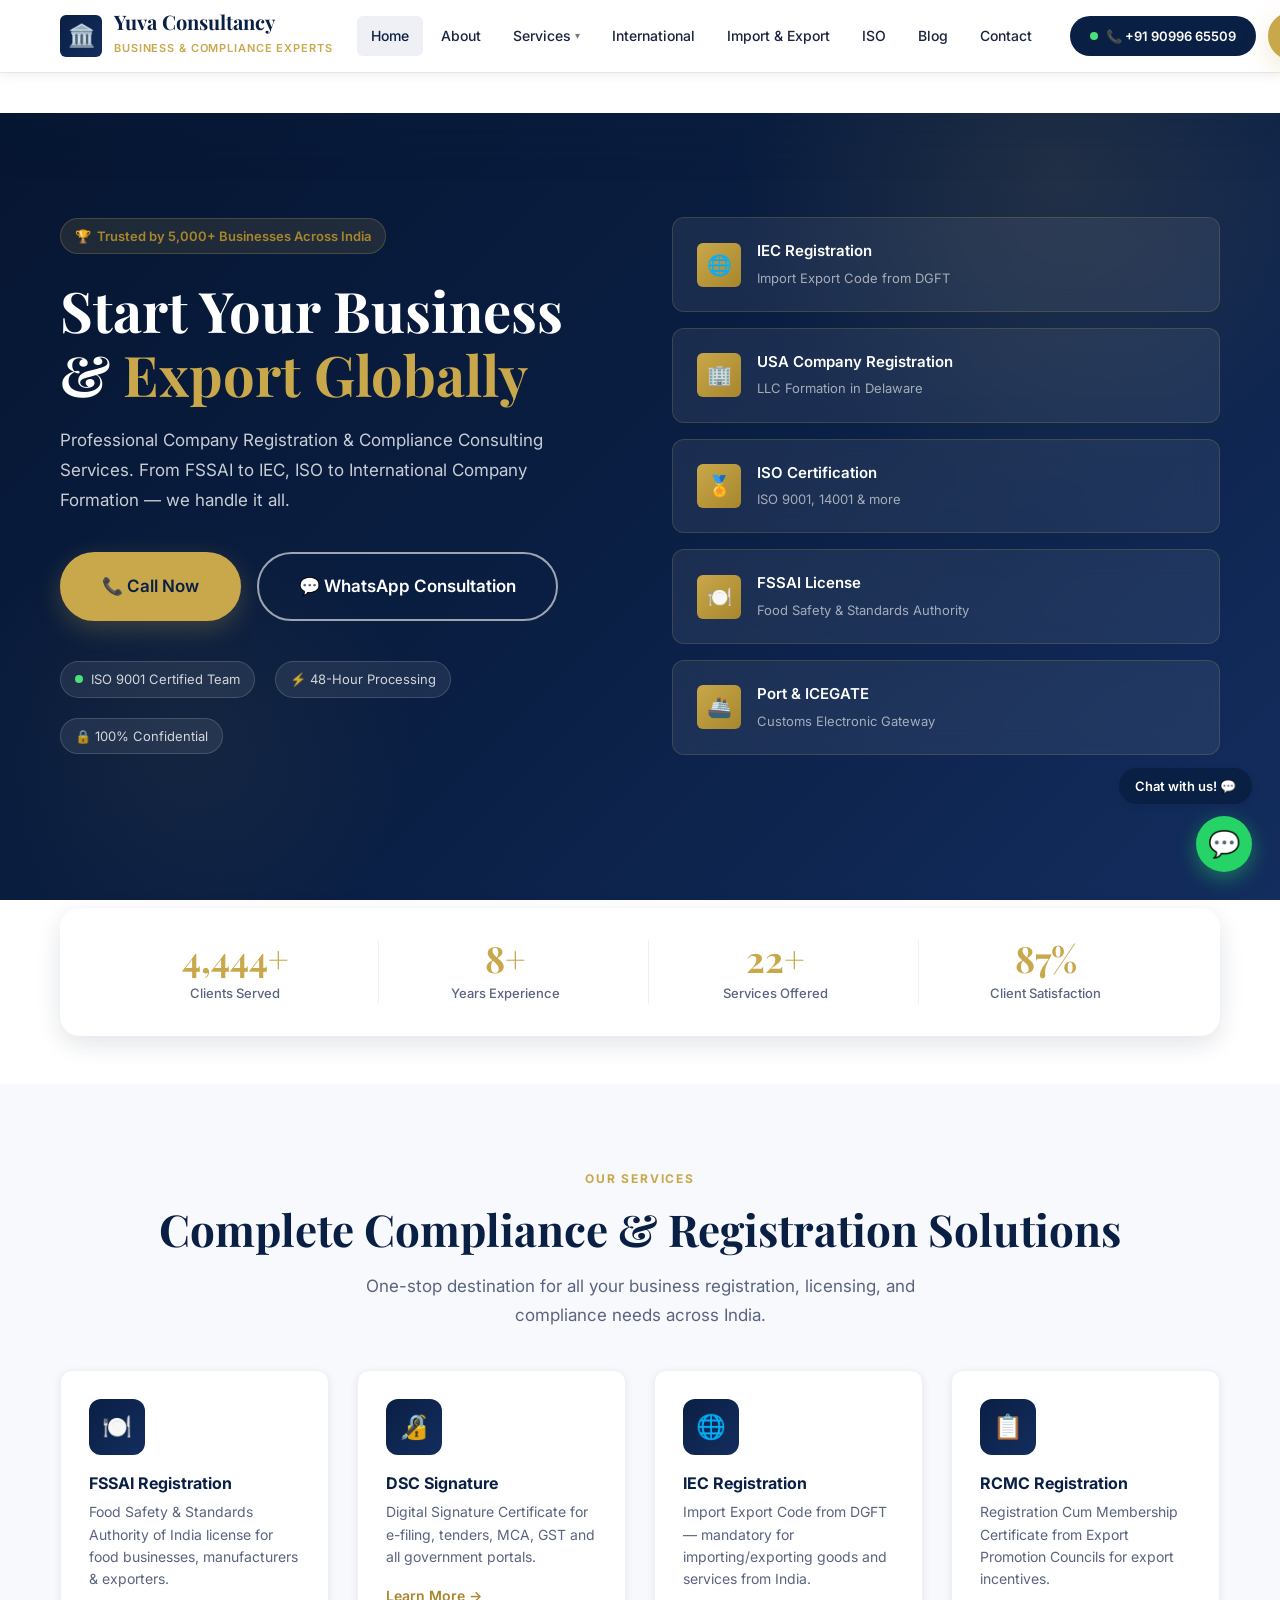
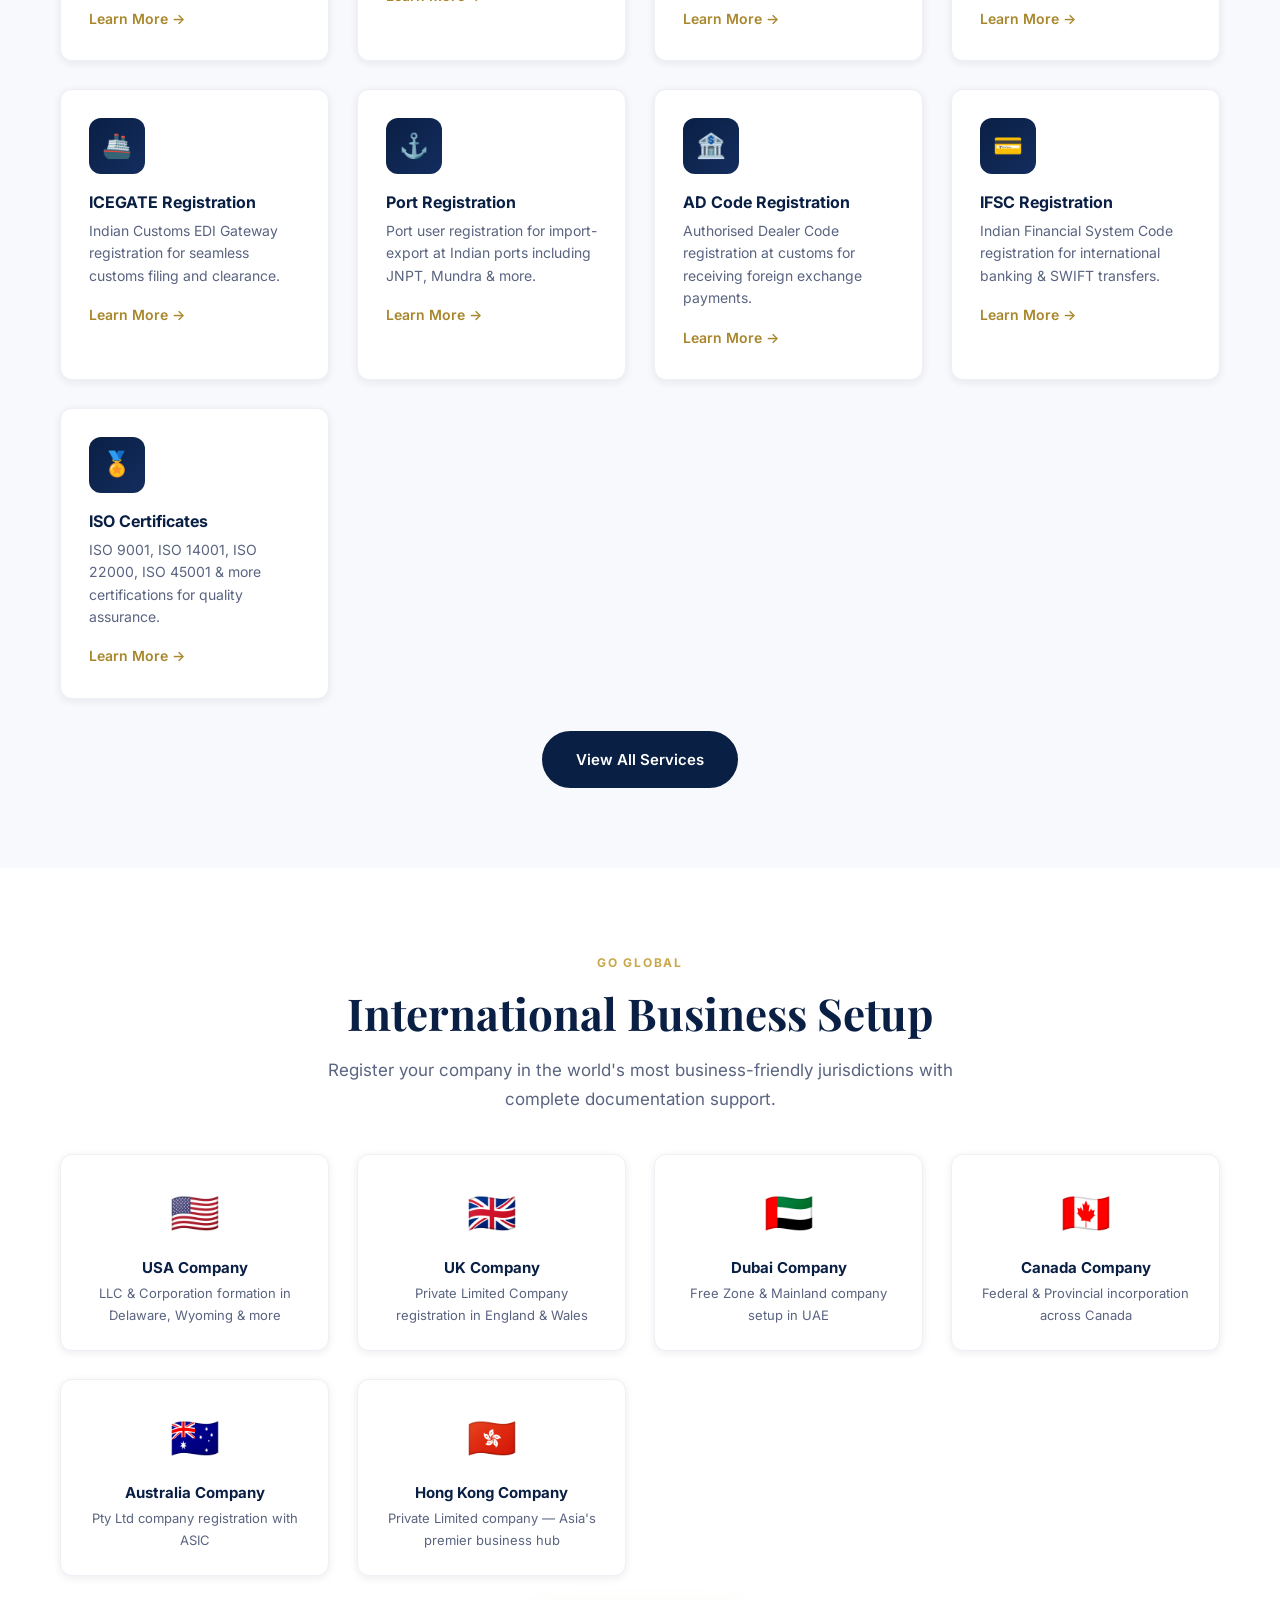
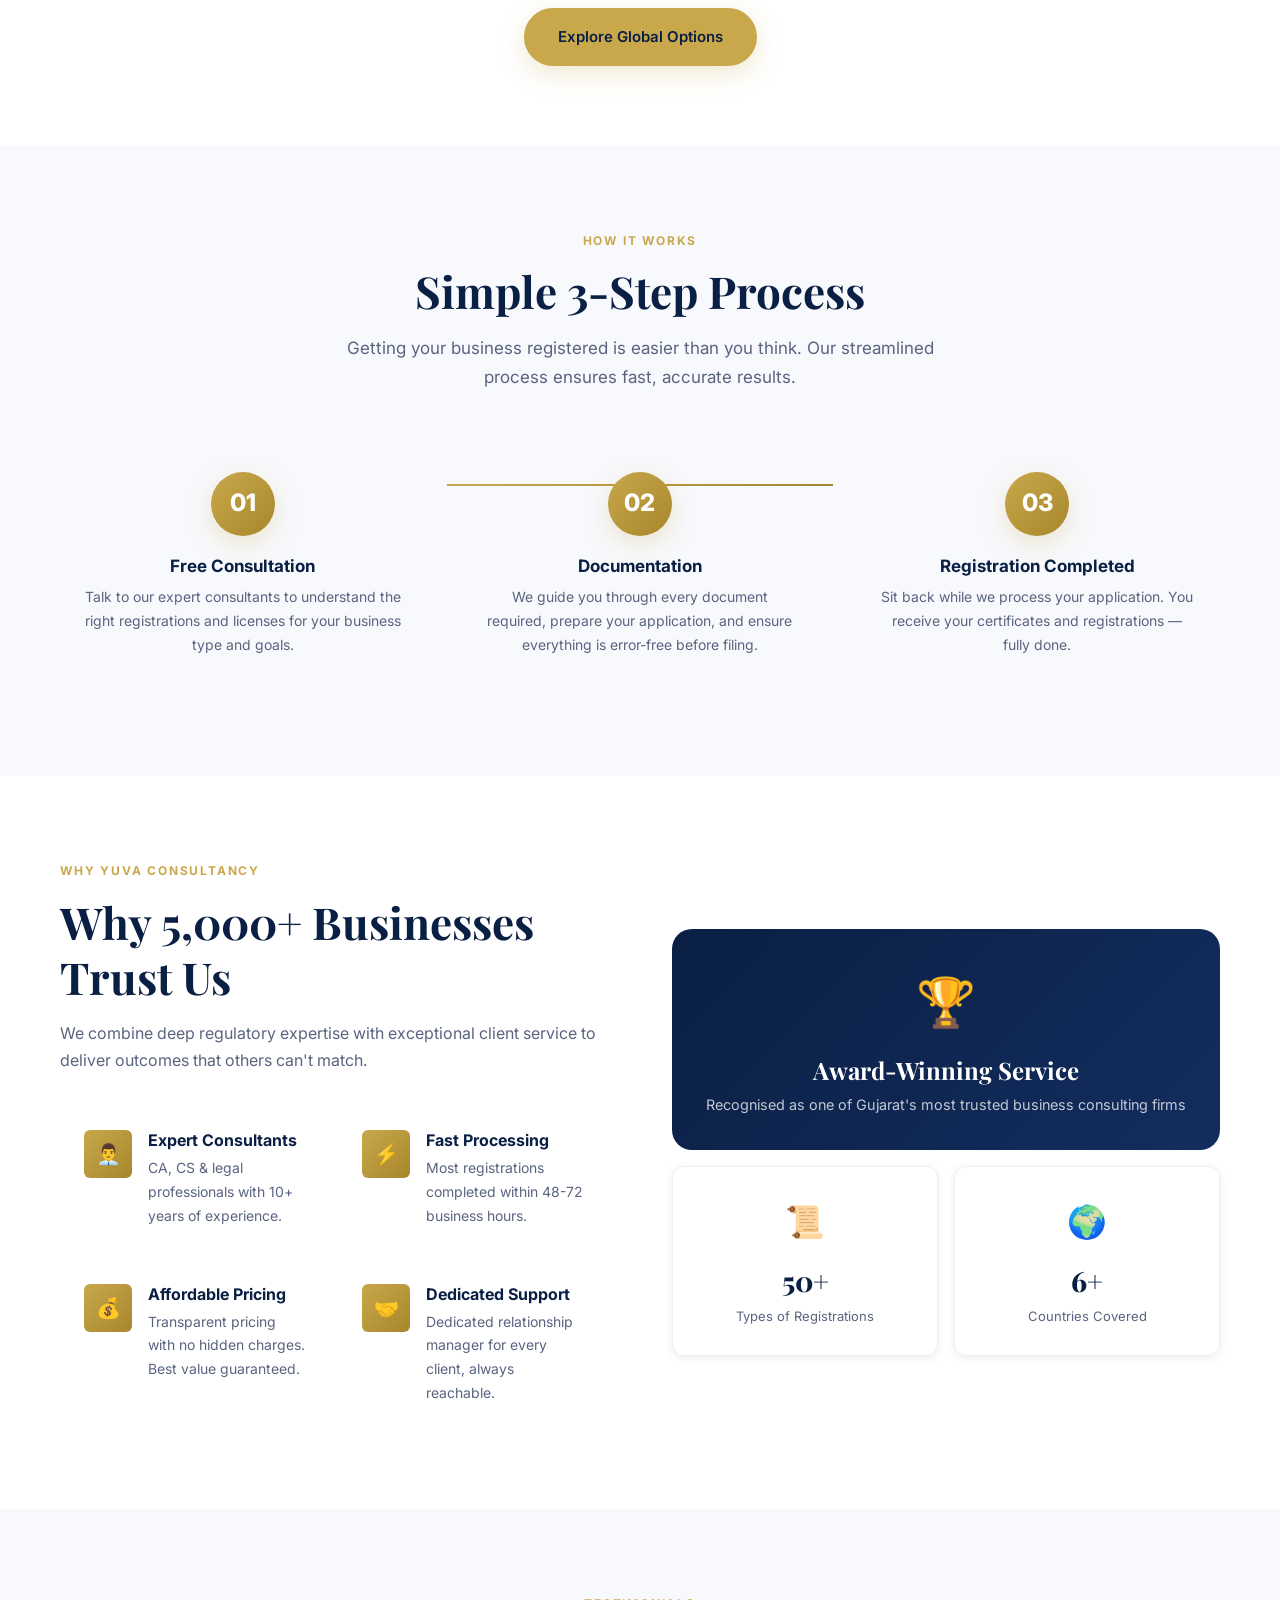
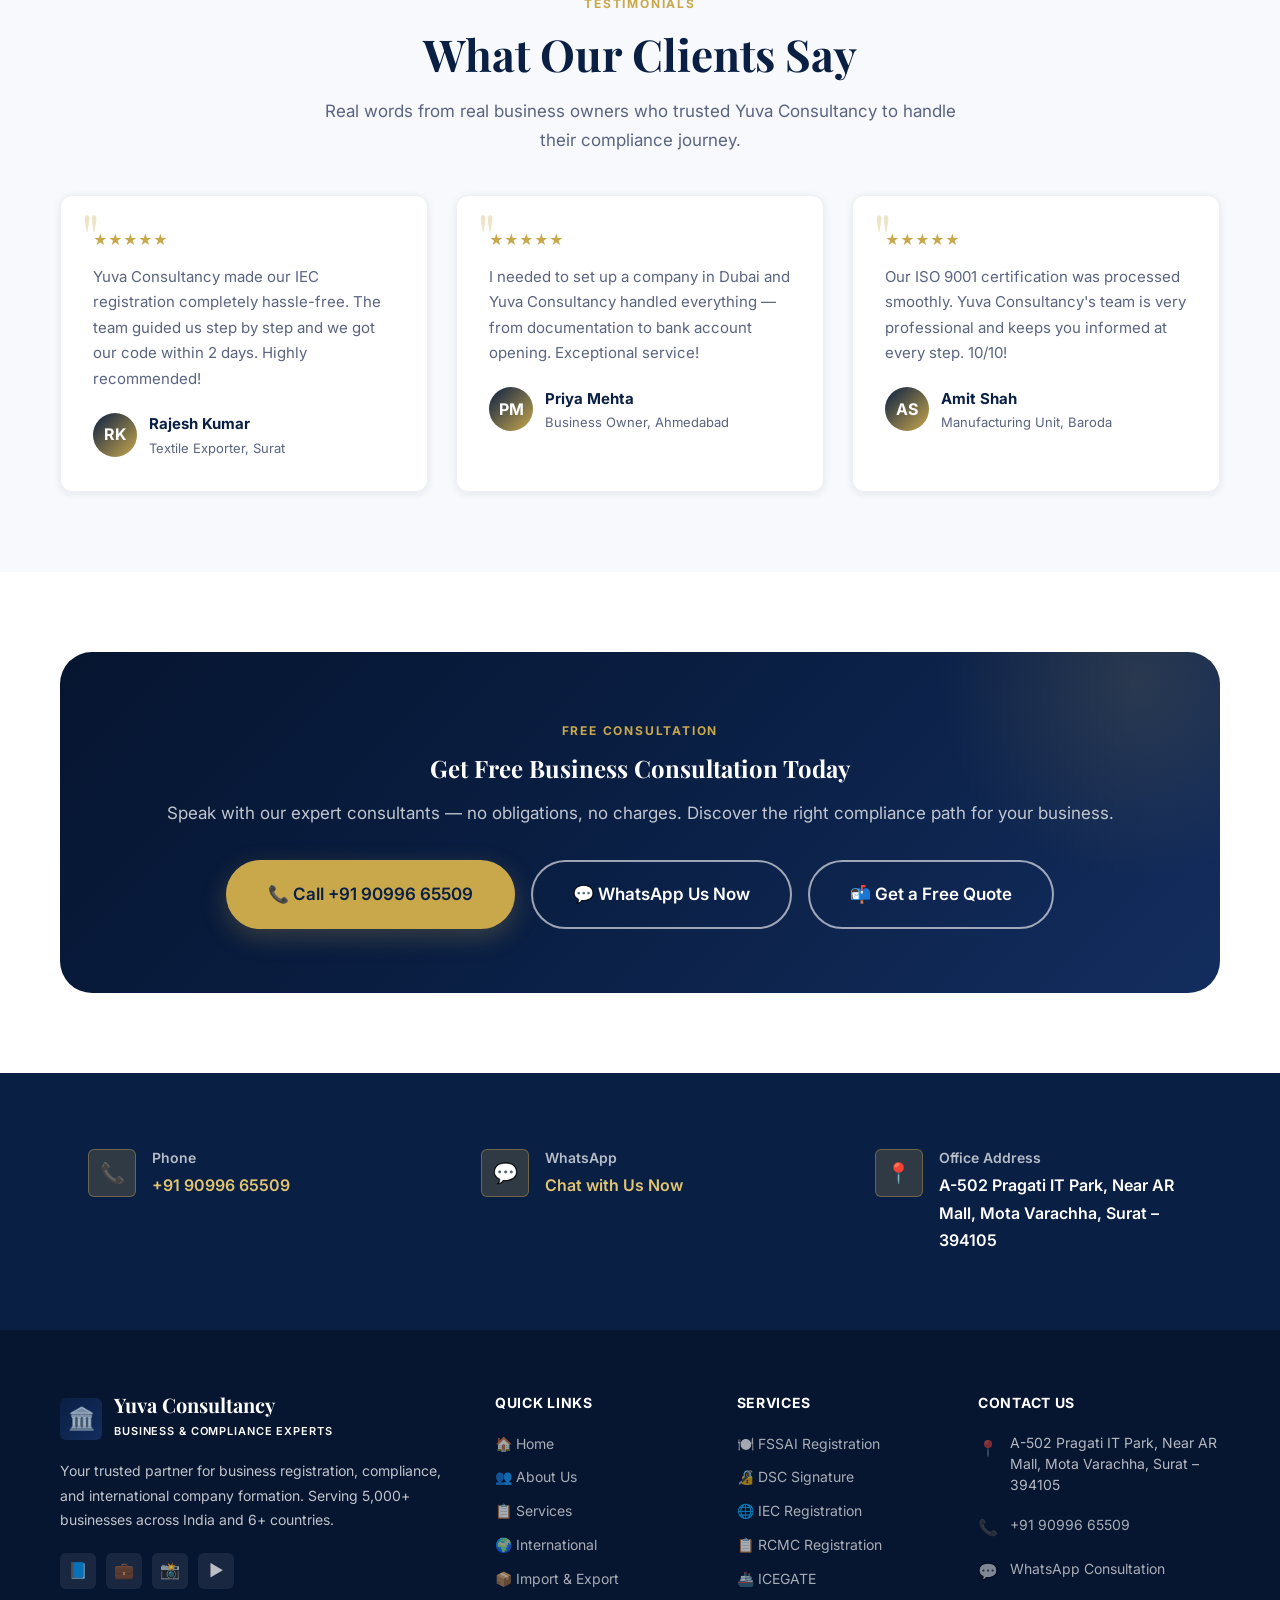
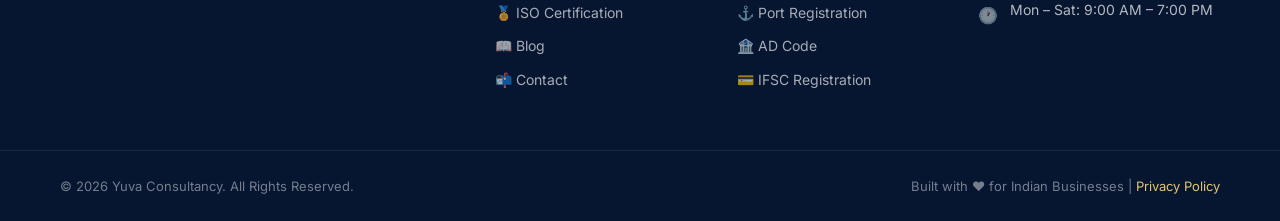
==== index.html @ 4b943de9 "Initial commit Created from https://vercel.com/new" ====
<!DOCTYPE html>
<html lang="en">
<head>
  <meta charset="UTF-8" />
  <meta name="viewport" content="width=device-width, initial-scale=1.0" />
  <title>Yuva Consultancy | Business Registration & Compliance Consulting</title>
  <meta name="description" content="Yuva Consultancy offers expert business registration, import-export licensing, ISO certification, and international company formation services in India and abroad."/>
  <meta name="keywords" content="company registration, IEC registration, FSSAI, DSC, ISO certification, import export, Surat consultancy"/>
  <meta property="og:title" content="Yuva Consultancy | Business Registration Experts"/>
  <meta property="og:description" content="Professional Company Registration & Compliance Consulting Services"/>
  <meta property="og:type" content="website"/>
  <link rel="icon" href="data:image/svg+xml,<svg xmlns=%22http://www.w3.org/2000/svg%22 viewBox=%220 0 100 100%22><text y=%22.9em%22 font-size=%2280%22>🏛️</text></svg>"/>
  <link rel="stylesheet" href="assets/css/style.css"/>
  <style>
    /* ---- HOME PAGE SPECIFICS ---- */
    .hero {
      min-height: 100vh;
      background: linear-gradient(135deg, #061530 0%, #0A1F44 55%, #132D5E 100%);
      display: flex;
      align-items: center;
      position: relative;
      overflow: hidden;
      padding-top: var(--header-h);
    }
    .hero::before {
      content: '';
      position: absolute;
      top: -20%; right: -10%;
      width: 700px; height: 700px;
      background: radial-gradient(circle, rgba(201,168,76,0.12) 0%, transparent 65%);
      pointer-events: none;
    }
    .hero::after {
      content: '';
      position: absolute;
      bottom: -10%; left: -5%;
      width: 500px; height: 500px;
      background: radial-gradient(circle, rgba(201,168,76,0.06) 0%, transparent 65%);
      pointer-events: none;
    }
    .hero-grid {
      display: grid;
      grid-template-columns: 1fr 1fr;
      gap: 4rem;
      align-items: center;
      position: relative;
      z-index: 2;
    }
    .hero-content .badge { margin-bottom: 1.5rem; }
    .hero-content h1 {
      font-size: clamp(2.25rem, 5vw, 3.5rem);
      color: var(--white);
      line-height: 1.15;
      margin-bottom: 1.25rem;
    }
    .hero-content h1 span { color: var(--gold); }
    .hero-content p {
      font-size: 1.0625rem;
      color: rgba(255,255,255,0.78);
      max-width: 520px;
      margin-bottom: 2.25rem;
      line-height: 1.75;
    }
    .hero-btns { display: flex; gap: 1rem; flex-wrap: wrap; }
    .hero-trust {
      margin-top: 2.5rem;
      display: flex;
      align-items: center;
      gap: 1.25rem;
      flex-wrap: wrap;
    }
    .trust-pill {
      display: flex; align-items: center; gap: 0.5rem;
      background: rgba(255,255,255,0.08);
      border: 1px solid rgba(255,255,255,0.15);
      border-radius: 50px;
      padding: 0.4rem 0.875rem;
      font-size: 0.8125rem;
      color: rgba(255,255,255,0.8);
    }
    .trust-pill .dot { width:8px; height:8px; background:#4AE07A; border-radius:50%; }

    .hero-visual {
      display: flex;
      flex-direction: column;
      gap: 1rem;
    }
    .hero-card {
      background: rgba(255,255,255,0.07);
      border: 1px solid rgba(201,168,76,0.2);
      border-radius: var(--radius-md);
      padding: 1.25rem 1.5rem;
      backdrop-filter: blur(12px);
      display: flex;
      align-items: center;
      gap: 1rem;
      transition: var(--transition);
    }
    .hero-card:hover { background: rgba(255,255,255,0.11); transform:translateX(4px); }
    .hero-card-icon {
      width: 44px; height: 44px;
      background: linear-gradient(135deg, var(--gold), var(--gold-dark));
      border-radius: var(--radius-sm);
      display: flex; align-items: center; justify-content: center;
      font-size: 1.25rem;
      flex-shrink: 0;
    }
    .hero-card strong { display:block; color:var(--white); font-size:0.9375rem; font-weight:600; }
    .hero-card span { font-size:0.8125rem; color:rgba(255,255,255,0.6); }

    /* Services Section */
    .services-intro {
      background: var(--off-white);
    }

    /* International */
    .intl-section {
      background: linear-gradient(180deg, var(--off-white) 0%, var(--white) 100%);
    }

    /* Process */
    .process-connector {
      position: relative;
    }
    .process-connector::before {
      content: '';
      position: absolute;
      top: 52px;
      left: calc(50% / 3 + 16.66%);
      right: calc(50% / 3 + 16.66%);
      height: 2px;
      background: linear-gradient(90deg, var(--gold), var(--gold-dark));
      z-index: 0;
    }
    .step-card { position: relative; z-index: 1; }

    /* Why Us */
    .why-grid {
      display: grid;
      grid-template-columns: 1fr 1fr;
      gap: 0.5rem;
    }

    /* Testimonials */
    .testimonial-grid {
      display: grid;
      grid-template-columns: repeat(3,1fr);
      gap: 1.75rem;
    }

    @media (max-width:900px) {
      .hero-grid { grid-template-columns:1fr; gap:3rem; }
      .hero-visual { display:none; }
      .hero-content h1 { font-size: 2.25rem; }
      .process-connector::before { display:none; }
      .testimonial-grid { grid-template-columns:1fr; }
      .why-grid { grid-template-columns:1fr; }
    }
  </style>
</head>
<body>

<!-- ========== HEADER ========== -->
<header id="header">
  <div class="container">
    <div class="header-inner">
      <!-- Logo -->
      <a href="index.html" class="logo">
        <div class="logo-icon">🏛️</div>
        <div class="logo-text">
          <strong>Yuva Consultancy</strong>
          <span>Business &amp; Compliance Experts</span>
        </div>
      </a>

      <!-- Desktop Nav -->
      <nav class="nav">
        <a href="index.html">Home</a>
        <a href="about.html">About</a>
        <div class="nav-item">
          <a href="services.html">Services</a>
          <div class="dropdown">
            <a href="services.html#fssai"><span class="icon">🍽️</span>FSSAI Registration</a>
            <a href="services.html#dsc"><span class="icon">🔏</span>DSC Signature</a>
            <a href="services.html#iec"><span class="icon">🌐</span>IEC Registration</a>
            <a href="services.html#rcmc"><span class="icon">📋</span>RCMC Registration</a>
            <a href="services.html#icegate"><span class="icon">🚢</span>ICEGATE Registration</a>
            <a href="services.html#port"><span class="icon">⚓</span>Port Registration</a>
            <a href="services.html#adcode"><span class="icon">🏦</span>AD Code Registration</a>
            <a href="services.html#ifsc"><span class="icon">💳</span>IFSC Registration</a>
          </div>
        </div>
        <a href="international.html">International</a>
        <a href="import-export.html">Import &amp; Export</a>
        <a href="iso.html">ISO</a>
        <a href="blog.html">Blog</a>
        <a href="contact.html">Contact</a>
      </nav>

      <!-- CTA -->
      <div class="header-cta">
        <a href="tel:+919099665509" class="call-btn">
          <span class="dot"></span>
          📞 +91 90996 65509
        </a>
        <a href="contact.html" class="btn btn-primary btn-sm">Get Free Quote</a>
        <button class="hamburger" id="hamburger" aria-label="Menu">
          <span></span><span></span><span></span>
        </button>
      </div>
    </div>
  </div>
</header>

<!-- Mobile Nav -->
<div class="mobile-nav" id="mobileNav">
  <div class="section-head">Navigation</div>
  <a href="index.html">🏠 Home</a>
  <a href="about.html">👥 About Us</a>
  <div class="section-head">Services</div>
  <a href="services.html#fssai">🍽️ FSSAI Registration</a>
  <a href="services.html#dsc">🔏 DSC Signature</a>
  <a href="services.html#iec">🌐 IEC Registration</a>
  <a href="services.html#rcmc">📋 RCMC Registration</a>
  <a href="services.html#icegate">🚢 ICEGATE Registration</a>
  <a href="services.html#port">⚓ Port Registration</a>
  <a href="services.html#adcode">🏦 AD Code Registration</a>
  <a href="services.html#ifsc">💳 IFSC Registration</a>
  <div class="section-head">More</div>
  <a href="international.html">🌍 International Registration</a>
  <a href="import-export.html">📦 Import &amp; Export</a>
  <a href="iso.html">🏅 ISO Certification</a>
  <a href="blog.html">📖 Blog</a>
  <a href="contact.html">📬 Contact</a>
  <div style="padding:1.25rem 0;">
    <a href="tel:+919099665509" class="btn btn-navy" style="width:100%;justify-content:center;">📞 Call Now</a>
  </div>
  <a href="https://wa.me/919099665509" class="btn btn-whatsapp" style="width:100%;justify-content:center;margin-top:0.5rem;">💬 WhatsApp</a>
</div>

<!-- ========== HERO ========== -->
<section class="hero">
  <div class="container">
    <div class="hero-grid">
      <div class="hero-content">
        <div class="badge">🏆 &nbsp;Trusted by 5,000+ Businesses Across India</div>
        <h1>Start Your Business &amp; <span>Export Globally</span></h1>
        <p>Professional Company Registration &amp; Compliance Consulting Services. From FSSAI to IEC, ISO to International Company Formation — we handle it all.</p>
        <div class="hero-btns">
          <a href="tel:+919099665509" class="btn btn-primary btn-lg">📞 Call Now</a>
          <a href="https://wa.me/919099665509?text=Hello%20Yuva%20Consultancy!%20I%20need%20a%20free%20consultation." target="_blank" class="btn btn-outline btn-lg">💬 WhatsApp Consultation</a>
        </div>
        <div class="hero-trust">
          <div class="trust-pill"><span class="dot"></span> ISO 9001 Certified Team</div>
          <div class="trust-pill">⚡ 48-Hour Processing</div>
          <div class="trust-pill">🔒 100% Confidential</div>
        </div>
      </div>
      <div class="hero-visual">
        <div class="hero-card">
          <div class="hero-card-icon">🌐</div>
          <div><strong>IEC Registration</strong><span>Import Export Code from DGFT</span></div>
        </div>
        <div class="hero-card">
          <div class="hero-card-icon">🏢</div>
          <div><strong>USA Company Registration</strong><span>LLC Formation in Delaware</span></div>
        </div>
        <div class="hero-card">
          <div class="hero-card-icon">🏅</div>
          <div><strong>ISO Certification</strong><span>ISO 9001, 14001 &amp; more</span></div>
        </div>
        <div class="hero-card">
          <div class="hero-card-icon">🍽️</div>
          <div><strong>FSSAI License</strong><span>Food Safety &amp; Standards Authority</span></div>
        </div>
        <div class="hero-card">
          <div class="hero-card-icon">🚢</div>
          <div><strong>Port &amp; ICEGATE</strong><span>Customs Electronic Gateway</span></div>
        </div>
      </div>
    </div>
  </div>
</section>

<!-- ========== STATS BAR ========== -->
<section class="section-sm">
  <div class="container">
    <div class="stats-bar reveal">
      <div class="stat-item">
        <div class="stat-number"><span data-count="5000" data-suffix="+">0+</span></div>
        <div class="stat-label">Clients Served</div>
      </div>
      <div class="stat-item">
        <div class="stat-number"><span data-count="10" data-suffix="+">0+</span></div>
        <div class="stat-label">Years Experience</div>
      </div>
      <div class="stat-item">
        <div class="stat-number"><span data-count="25" data-suffix="+">0+</span></div>
        <div class="stat-label">Services Offered</div>
      </div>
      <div class="stat-item">
        <div class="stat-number"><span data-count="98" data-suffix="%">0%</span></div>
        <div class="stat-label">Client Satisfaction</div>
      </div>
    </div>
  </div>
</section>

<!-- ========== SERVICES ========== -->
<section class="section services-intro">
  <div class="container">
    <div class="text-center reveal">
      <span class="section-label">Our Services</span>
      <h2 class="section-title">Complete Compliance &amp; Registration Solutions</h2>
      <p class="section-sub">One-stop destination for all your business registration, licensing, and compliance needs across India.</p>
    </div>
    <div class="grid-auto">
      <div class="card reveal" id="fssai">
        <div class="service-icon">🍽️</div>
        <h3>FSSAI Registration</h3>
        <p>Food Safety &amp; Standards Authority of India license for food businesses, manufacturers &amp; exporters.</p>
        <a href="services.html#fssai" class="card-link">Learn More →</a>
      </div>
      <div class="card reveal" id="dsc">
        <div class="service-icon">🔏</div>
        <h3>DSC Signature</h3>
        <p>Digital Signature Certificate for e-filing, tenders, MCA, GST and all government portals.</p>
        <a href="services.html#dsc" class="card-link">Learn More →</a>
      </div>
      <div class="card reveal" id="iec">
        <div class="service-icon">🌐</div>
        <h3>IEC Registration</h3>
        <p>Import Export Code from DGFT — mandatory for importing/exporting goods and services from India.</p>
        <a href="services.html#iec" class="card-link">Learn More →</a>
      </div>
      <div class="card reveal" id="rcmc">
        <div class="service-icon">📋</div>
        <h3>RCMC Registration</h3>
        <p>Registration Cum Membership Certificate from Export Promotion Councils for export incentives.</p>
        <a href="services.html#rcmc" class="card-link">Learn More →</a>
      </div>
      <div class="card reveal" id="icegate">
        <div class="service-icon">🚢</div>
        <h3>ICEGATE Registration</h3>
        <p>Indian Customs EDI Gateway registration for seamless customs filing and clearance.</p>
        <a href="services.html#icegate" class="card-link">Learn More →</a>
      </div>
      <div class="card reveal" id="port">
        <div class="service-icon">⚓</div>
        <h3>Port Registration</h3>
        <p>Port user registration for import-export at Indian ports including JNPT, Mundra &amp; more.</p>
        <a href="services.html#port" class="card-link">Learn More →</a>
      </div>
      <div class="card reveal" id="adcode">
        <div class="service-icon">🏦</div>
        <h3>AD Code Registration</h3>
        <p>Authorised Dealer Code registration at customs for receiving foreign exchange payments.</p>
        <a href="services.html#adcode" class="card-link">Learn More →</a>
      </div>
      <div class="card reveal" id="ifsc">
        <div class="service-icon">💳</div>
        <h3>IFSC Registration</h3>
        <p>Indian Financial System Code registration for international banking &amp; SWIFT transfers.</p>
        <a href="services.html#ifsc" class="card-link">Learn More →</a>
      </div>
      <div class="card reveal">
        <div class="service-icon">🏅</div>
        <h3>ISO Certificates</h3>
        <p>ISO 9001, ISO 14001, ISO 22000, ISO 45001 &amp; more certifications for quality assurance.</p>
        <a href="iso.html" class="card-link">Learn More →</a>
      </div>
    </div>
    <div class="text-center mt-4">
      <a href="services.html" class="btn btn-navy">View All Services</a>
    </div>
  </div>
</section>

<!-- ========== INTERNATIONAL ========== -->
<section class="section">
  <div class="container">
    <div class="text-center reveal">
      <span class="section-label">Go Global</span>
      <h2 class="section-title">International Business Setup</h2>
      <p class="section-sub">Register your company in the world's most business-friendly jurisdictions with complete documentation support.</p>
    </div>
    <div class="grid-auto">
      <a href="international.html#usa" class="country-card reveal">
        <div class="country-flag">🇺🇸</div>
        <h3>USA Company</h3>
        <p>LLC &amp; Corporation formation in Delaware, Wyoming &amp; more</p>
      </a>
      <a href="international.html#uk" class="country-card reveal">
        <div class="country-flag">🇬🇧</div>
        <h3>UK Company</h3>
        <p>Private Limited Company registration in England &amp; Wales</p>
      </a>
      <a href="international.html#dubai" class="country-card reveal">
        <div class="country-flag">🇦🇪</div>
        <h3>Dubai Company</h3>
        <p>Free Zone &amp; Mainland company setup in UAE</p>
      </a>
      <a href="international.html#canada" class="country-card reveal">
        <div class="country-flag">🇨🇦</div>
        <h3>Canada Company</h3>
        <p>Federal &amp; Provincial incorporation across Canada</p>
      </a>
      <a href="international.html#australia" class="country-card reveal">
        <div class="country-flag">🇦🇺</div>
        <h3>Australia Company</h3>
        <p>Pty Ltd company registration with ASIC</p>
      </a>
      <a href="international.html#hongkong" class="country-card reveal">
        <div class="country-flag">🇭🇰</div>
        <h3>Hong Kong Company</h3>
        <p>Private Limited company — Asia's premier business hub</p>
      </a>
    </div>
    <div class="text-center mt-4">
      <a href="international.html" class="btn btn-primary">Explore Global Options</a>
    </div>
  </div>
</section>

<!-- ========== PROCESS ========== -->
<section class="section section-bg">
  <div class="container">
    <div class="text-center reveal">
      <span class="section-label">How It Works</span>
      <h2 class="section-title">Simple 3-Step Process</h2>
      <p class="section-sub">Getting your business registered is easier than you think. Our streamlined process ensures fast, accurate results.</p>
    </div>
    <div class="grid-3 process-connector">
      <div class="step-card reveal">
        <div class="step-number">01</div>
        <h3>Free Consultation</h3>
        <p>Talk to our expert consultants to understand the right registrations and licenses for your business type and goals.</p>
      </div>
      <div class="step-card reveal">
        <div class="step-number">02</div>
        <h3>Documentation</h3>
        <p>We guide you through every document required, prepare your application, and ensure everything is error-free before filing.</p>
      </div>
      <div class="step-card reveal">
        <div class="step-number">03</div>
        <h3>Registration Completed</h3>
        <p>Sit back while we process your application. You receive your certificates and registrations — fully done.</p>
      </div>
    </div>
  </div>
</section>

<!-- ========== WHY CHOOSE US ========== -->
<section class="section">
  <div class="container">
    <div style="display:grid;grid-template-columns:1fr 1fr;gap:4rem;align-items:center;">
      <div class="reveal">
        <span class="section-label">Why Yuva Consultancy</span>
        <h2 class="section-title">Why 5,000+ Businesses Trust Us</h2>
        <p style="color:var(--text-light);margin-bottom:2rem;">We combine deep regulatory expertise with exceptional client service to deliver outcomes that others can't match.</p>
        <div class="why-grid">
          <div class="feature-item">
            <div class="feature-icon">👨‍💼</div>
            <div>
              <h3>Expert Consultants</h3>
              <p>CA, CS &amp; legal professionals with 10+ years of experience.</p>
            </div>
          </div>
          <div class="feature-item">
            <div class="feature-icon">⚡</div>
            <div>
              <h3>Fast Processing</h3>
              <p>Most registrations completed within 48-72 business hours.</p>
            </div>
          </div>
          <div class="feature-item">
            <div class="feature-icon">💰</div>
            <div>
              <h3>Affordable Pricing</h3>
              <p>Transparent pricing with no hidden charges. Best value guaranteed.</p>
            </div>
          </div>
          <div class="feature-item">
            <div class="feature-icon">🤝</div>
            <div>
              <h3>Dedicated Support</h3>
              <p>Dedicated relationship manager for every client, always reachable.</p>
            </div>
          </div>
        </div>
      </div>
      <div class="reveal" style="display:flex;flex-direction:column;gap:1rem;">
        <div style="background:linear-gradient(135deg,var(--navy),var(--navy-light));padding:2rem;border-radius:var(--radius-lg);color:white;text-align:center;">
          <div style="font-size:3rem;margin-bottom:0.75rem;">🏆</div>
          <h3 style="color:white;font-family:'Playfair Display',serif;font-size:1.5rem;margin-bottom:0.5rem;">Award-Winning Service</h3>
          <p style="color:rgba(255,255,255,0.75);font-size:0.9rem;">Recognised as one of Gujarat's most trusted business consulting firms</p>
        </div>
        <div style="display:grid;grid-template-columns:1fr 1fr;gap:1rem;">
          <div class="card text-center">
            <div style="font-size:2rem;margin-bottom:0.5rem;">📜</div>
            <div style="font-size:1.75rem;font-weight:800;color:var(--navy);font-family:'Playfair Display',serif;">50+</div>
            <div style="font-size:0.8125rem;color:var(--text-light);">Types of Registrations</div>
          </div>
          <div class="card text-center">
            <div style="font-size:2rem;margin-bottom:0.5rem;">🌍</div>
            <div style="font-size:1.75rem;font-weight:800;color:var(--navy);font-family:'Playfair Display',serif;">6+</div>
            <div style="font-size:0.8125rem;color:var(--text-light);">Countries Covered</div>
          </div>
        </div>
      </div>
    </div>
  </div>
</section>

<!-- ========== TESTIMONIALS ========== -->
<section class="section section-bg">
  <div class="container">
    <div class="text-center reveal">
      <span class="section-label">Testimonials</span>
      <h2 class="section-title">What Our Clients Say</h2>
      <p class="section-sub">Real words from real business owners who trusted Yuva Consultancy to handle their compliance journey.</p>
    </div>
    <div class="testimonial-grid testimonial-slider">
      <div class="testimonial-card reveal">
        <div class="stars">★★★★★</div>
        <p class="testimonial-text">Yuva Consultancy made our IEC registration completely hassle-free. The team guided us step by step and we got our code within 2 days. Highly recommended!</p>
        <div class="testimonial-author">
          <div class="author-avatar">RK</div>
          <div>
            <div class="author-name">Rajesh Kumar</div>
            <div class="author-role">Textile Exporter, Surat</div>
          </div>
        </div>
      </div>
      <div class="testimonial-card reveal">
        <div class="stars">★★★★★</div>
        <p class="testimonial-text">I needed to set up a company in Dubai and Yuva Consultancy handled everything — from documentation to bank account opening. Exceptional service!</p>
        <div class="testimonial-author">
          <div class="author-avatar">PM</div>
          <div>
            <div class="author-name">Priya Mehta</div>
            <div class="author-role">Business Owner, Ahmedabad</div>
          </div>
        </div>
      </div>
      <div class="testimonial-card reveal">
        <div class="stars">★★★★★</div>
        <p class="testimonial-text">Our ISO 9001 certification was processed smoothly. Yuva Consultancy's team is very professional and keeps you informed at every step. 10/10!</p>
        <div class="testimonial-author">
          <div class="author-avatar">AS</div>
          <div>
            <div class="author-name">Amit Shah</div>
            <div class="author-role">Manufacturing Unit, Baroda</div>
          </div>
        </div>
      </div>
    </div>
  </div>
</section>

<!-- ========== CTA BANNER ========== -->
<section class="section">
  <div class="container">
    <div class="cta-banner reveal">
      <span class="section-label">Free Consultation</span>
      <h2>Get Free Business Consultation Today</h2>
      <p>Speak with our expert consultants — no obligations, no charges. Discover the right compliance path for your business.</p>
      <div class="btn-group">
        <a href="tel:+919099665509" class="btn btn-primary btn-lg">📞 Call +91 90996 65509</a>
        <a href="https://wa.me/919099665509?text=Hi%20Yuva%20Consultancy!%20I%20need%20a%20free%20consultation." target="_blank" class="btn btn-outline btn-lg">💬 WhatsApp Us Now</a>
        <a href="contact.html" class="btn btn-outline btn-lg">📬 Get a Free Quote</a>
      </div>
    </div>
  </div>
</section>

<!-- ========== CONTACT INFO STRIP ========== -->
<section class="section-sm section-navy">
  <div class="container">
    <div class="grid-3" style="gap:1.25rem;">
      <div class="info-card">
        <div class="icon-box">📞</div>
        <div>
          <h4>Phone</h4>
          <p><a href="tel:+919099665509">+91 90996 65509</a></p>
        </div>
      </div>
      <div class="info-card">
        <div class="icon-box">💬</div>
        <div>
          <h4>WhatsApp</h4>
          <p><a href="https://wa.me/919099665509" target="_blank">Chat with Us Now</a></p>
        </div>
      </div>
      <div class="info-card">
        <div class="icon-box">📍</div>
        <div>
          <h4>Office Address</h4>
          <p>A-502 Pragati IT Park, Near AR Mall, Mota Varachha, Surat – 394105</p>
        </div>
      </div>
    </div>
  </div>
</section>

<!-- ========== FOOTER ========== -->
<footer id="footer">
  <div class="footer-top">
    <div class="container">
      <div class="footer-grid">
        <!-- Brand -->
        <div class="footer-brand">
          <a href="index.html" class="logo">
            <div class="logo-icon">🏛️</div>
            <div class="logo-text">
              <strong>Yuva Consultancy</strong>
              <span>Business &amp; Compliance Experts</span>
            </div>
          </a>
          <p class="footer-about">Your trusted partner for business registration, compliance, and international company formation. Serving 5,000+ businesses across India and 6+ countries.</p>
          <div class="footer-social">
            <div class="social-btn">📘</div>
            <div class="social-btn">💼</div>
            <div class="social-btn">📸</div>
            <div class="social-btn">▶️</div>
          </div>
        </div>
        <!-- Quick Links -->
        <div class="footer-col">
          <h4>Quick Links</h4>
          <ul>
            <li><a href="index.html">🏠 Home</a></li>
            <li><a href="about.html">👥 About Us</a></li>
            <li><a href="services.html">📋 Services</a></li>
            <li><a href="international.html">🌍 International</a></li>
            <li><a href="import-export.html">📦 Import &amp; Export</a></li>
            <li><a href="iso.html">🏅 ISO Certification</a></li>
            <li><a href="blog.html">📖 Blog</a></li>
            <li><a href="contact.html">📬 Contact</a></li>
          </ul>
        </div>
        <!-- Services -->
        <div class="footer-col">
          <h4>Services</h4>
          <ul>
            <li><a href="services.html#fssai">🍽️ FSSAI Registration</a></li>
            <li><a href="services.html#dsc">🔏 DSC Signature</a></li>
            <li><a href="services.html#iec">🌐 IEC Registration</a></li>
            <li><a href="services.html#rcmc">📋 RCMC Registration</a></li>
            <li><a href="services.html#icegate">🚢 ICEGATE</a></li>
            <li><a href="services.html#port">⚓ Port Registration</a></li>
            <li><a href="services.html#adcode">🏦 AD Code</a></li>
            <li><a href="services.html#ifsc">💳 IFSC Registration</a></li>
          </ul>
        </div>
        <!-- Contact -->
        <div class="footer-col footer-contact">
          <h4>Contact Us</h4>
          <ul>
            <li>
              <span class="icon">📍</span>
              <span>A-502 Pragati IT Park, Near AR Mall, Mota Varachha, Surat – 394105</span>
            </li>
            <li>
              <span class="icon">📞</span>
              <a href="tel:+919099665509">+91 90996 65509</a>
            </li>
            <li>
              <span class="icon">💬</span>
              <a href="https://wa.me/919099665509" target="_blank">WhatsApp Consultation</a>
            </li>
            <li>
              <span class="icon">🕐</span>
              <span>Mon – Sat: 9:00 AM – 7:00 PM</span>
            </li>
          </ul>
        </div>
      </div>
    </div>
  </div>
  <div class="footer-bottom">
    <div class="container" style="display:flex;justify-content:space-between;align-items:center;flex-wrap:wrap;gap:1rem;">
      <span>© 2026 Yuva Consultancy. All Rights Reserved.</span>
      <span>Built with ❤️ for Indian Businesses | <a href="contact.html">Privacy Policy</a></span>
    </div>
  </div>
</footer>

<!-- ========== WHATSAPP FLOAT ========== -->
<div class="whatsapp-float">
  <span class="whatsapp-tooltip">Chat with us! 💬</span>
  <a href="https://wa.me/919099665509?text=Hello%20Yuva%20Consultancy!%20I%20need%20business%20consultation." target="_blank" aria-label="WhatsApp">💬</a>
</div>

<script src="assets/js/main.js"></script>
</body>
</html>
---- assets/css/style.css ----
/* ============================================
   YUVA CONSULTANCY — Global Design System
   Brand: Navy Blue (#0A1F44) + Gold (#C9A84C)
   ============================================ */

@import url('https://fonts.googleapis.com/css2?family=Inter:wght@300;400;500;600;700;800;900&family=Playfair+Display:wght@600;700;800&display=swap');

/* ---- CSS Variables ---- */
:root {
  --navy:       #0A1F44;
  --navy-light: #132D5E;
  --navy-dark:  #061530;
  --gold:       #C9A84C;
  --gold-light: #E2C570;
  --gold-dark:  #A8872C;
  --white:      #FFFFFF;
  --off-white:  #F8F9FC;
  --light-gray: #EEF0F5;
  --gray:       #8A93A8;
  --dark-gray:  #3E4A60;
  --text:       #1A2340;
  --text-light: #5A6480;

  --shadow-sm:  0 2px 8px rgba(10,31,68,0.08);
  --shadow-md:  0 8px 24px rgba(10,31,68,0.12);
  --shadow-lg:  0 20px 50px rgba(10,31,68,0.18);
  --shadow-gold:0 8px 24px rgba(201,168,76,0.25);

  --radius-sm:  6px;
  --radius-md:  12px;
  --radius-lg:  20px;
  --radius-xl:  32px;

  --transition: all 0.3s cubic-bezier(0.4,0,0.2,1);
  --header-h:   72px;
}

/* ---- Reset & Base ---- */
*, *::before, *::after { box-sizing: border-box; margin: 0; padding: 0; }

html { scroll-behavior: smooth; font-size: 16px; }

body {
  font-family: 'Inter', sans-serif;
  color: var(--text);
  background: var(--white);
  line-height: 1.7;
  overflow-x: hidden;
}

img { max-width: 100%; display: block; }
a  { text-decoration: none; color: inherit; }
ul { list-style: none; }

/* ---- Typography ---- */
h1,h2,h3,h4,h5,h6 {
  font-family: 'Playfair Display', serif;
  line-height: 1.25;
  color: var(--navy);
}

.section-label {
  font-family: 'Inter', sans-serif;
  font-size: 0.75rem;
  font-weight: 700;
  letter-spacing: 0.15em;
  text-transform: uppercase;
  color: var(--gold);
  display: inline-block;
  margin-bottom: 0.75rem;
}

.section-title {
  font-size: clamp(1.75rem, 4vw, 2.75rem);
  margin-bottom: 1rem;
}

.section-sub {
  font-size: 1.0625rem;
  color: var(--text-light);
  max-width: 640px;
  margin: 0 auto 2.5rem;
}

.text-center { text-align: center; }

/* ---- Buttons ---- */
.btn {
  display: inline-flex;
  align-items: center;
  gap: 0.5rem;
  padding: 0.875rem 2rem;
  border-radius: 50px;
  font-family: 'Inter', sans-serif;
  font-size: 0.9375rem;
  font-weight: 600;
  cursor: pointer;
  border: 2px solid transparent;
  transition: var(--transition);
  white-space: nowrap;
}

.btn-primary {
  background: var(--gold);
  color: var(--navy);
  border-color: var(--gold);
  box-shadow: var(--shadow-gold);
}
.btn-primary:hover {
  background: var(--gold-dark);
  border-color: var(--gold-dark);
  transform: translateY(-2px);
  box-shadow: 0 12px 30px rgba(201,168,76,0.4);
}

.btn-outline {
  background: transparent;
  color: var(--white);
  border-color: rgba(255,255,255,0.6);
}
.btn-outline:hover {
  background: rgba(255,255,255,0.12);
  border-color: var(--white);
  transform: translateY(-2px);
}

.btn-navy {
  background: var(--navy);
  color: var(--white);
  border-color: var(--navy);
}
.btn-navy:hover {
  background: var(--navy-light);
  transform: translateY(-2px);
  box-shadow: var(--shadow-md);
}

.btn-whatsapp {
  background: #25D366;
  color: var(--white);
  border-color: #25D366;
}
.btn-whatsapp:hover {
  background: #1ebe5c;
  transform: translateY(-2px);
  box-shadow: 0 8px 24px rgba(37,211,102,0.35);
}

.btn-sm { padding: 0.625rem 1.25rem; font-size: 0.875rem; }
.btn-lg { padding: 1.125rem 2.5rem; font-size: 1.0625rem; }

/* ---- Layout ---- */
.container {
  width: 100%;
  max-width: 1200px;
  margin: 0 auto;
  padding: 0 1.25rem;
}

.section { padding: 5rem 0; }
.section-sm { padding: 3rem 0; }
.section-lg { padding: 7rem 0; }

.section-bg { background: var(--off-white); }
.section-navy { background: var(--navy); color: var(--white); }
.section-navy h2, .section-navy h3 { color: var(--white); }
.section-navy .section-sub { color: rgba(255,255,255,0.75); }
.section-navy .section-label { color: var(--gold-light); }

.grid-2 { display: grid; grid-template-columns: repeat(2,1fr); gap: 2rem; }
.grid-3 { display: grid; grid-template-columns: repeat(3,1fr); gap: 2rem; }
.grid-4 { display: grid; grid-template-columns: repeat(4,1fr); gap: 1.5rem; }
.grid-auto { display: grid; grid-template-columns: repeat(auto-fit,minmax(260px,1fr)); gap: 1.75rem; }

/* ---- Header / Navbar ---- */
#header {
  position: fixed;
  top: 0; left: 0; right: 0;
  z-index: 1000;
  background: var(--white);
  box-shadow: 0 2px 12px rgba(10,31,68,0.08);
  transition: var(--transition);
}

#header.scrolled {
  box-shadow: 0 4px 20px rgba(10,31,68,0.14);
}

.header-inner {
  height: var(--header-h);
  display: flex;
  align-items: center;
  justify-content: space-between;
  gap: 1.5rem;
}

.logo {
  display: flex;
  align-items: center;
  gap: 0.75rem;
  flex-shrink: 0;
}

.logo-icon {
  width: 42px; height: 42px;
  background: linear-gradient(135deg, var(--navy), var(--navy-light));
  border-radius: var(--radius-sm);
  display: flex; align-items: center; justify-content: center;
  font-size: 1.375rem;
}

.logo-text strong {
  display: block;
  font-family: 'Playfair Display', serif;
  font-size: 1.25rem;
  color: var(--navy);
  line-height: 1.1;
}

.logo-text span {
  font-size: 0.6875rem;
  font-weight: 600;
  color: var(--gold);
  letter-spacing: 0.08em;
  text-transform: uppercase;
}

/* Nav */
.nav { display: flex; align-items: center; gap: 0.25rem; }

.nav a {
  font-size: 0.875rem;
  font-weight: 500;
  color: var(--text);
  padding: 0.5rem 0.875rem;
  border-radius: var(--radius-sm);
  transition: var(--transition);
  white-space: nowrap;
}
.nav a:hover, .nav a.active {
  color: var(--navy);
  background: var(--light-gray);
}

/* Dropdown */
.nav-item { position: relative; }
.nav-item > a { display: flex; align-items: center; gap: 0.25rem; }
.nav-item > a::after { content: '▾'; font-size: 0.65rem; opacity: 0.6; }

.dropdown {
  position: absolute;
  top: calc(100% + 0.5rem);
  left: 0;
  background: var(--white);
  border-radius: var(--radius-md);
  box-shadow: var(--shadow-lg);
  border: 1px solid var(--light-gray);
  min-width: 220px;
  opacity: 0;
  visibility: hidden;
  transform: translateY(-8px);
  transition: var(--transition);
  z-index: 100;
  overflow: hidden;
}

.nav-item:hover .dropdown,
.nav-item:focus-within .dropdown {
  opacity: 1;
  visibility: visible;
  transform: translateY(0);
}

.dropdown a {
  display: flex; align-items: center; gap: 0.625rem;
  padding: 0.75rem 1.25rem;
  font-size: 0.875rem;
  border-radius: 0;
  color: var(--text);
}
.dropdown a:hover { background: var(--off-white); color: var(--navy); }
.dropdown a .icon { font-size: 1rem; width: 1.25rem; }

/* Header CTA */
.header-cta { display: flex; align-items: center; gap: 0.75rem; flex-shrink: 0; }

.call-btn {
  display: flex; align-items: center; gap: 0.5rem;
  background: var(--navy);
  color: var(--white);
  padding: 0.5625rem 1.25rem;
  border-radius: 50px;
  font-size: 0.8125rem;
  font-weight: 600;
  transition: var(--transition);
}
.call-btn:hover { background: var(--navy-light); transform: translateY(-1px); }
.call-btn .dot {
  width: 8px; height: 8px;
  background: #4AE07A;
  border-radius: 50%;
  animation: pulse 1.5s infinite;
}

@keyframes pulse {
  0%,100% { opacity: 1; transform: scale(1); }
  50% { opacity: 0.5; transform: scale(1.3); }
}

/* Hamburger */
.hamburger {
  display: none;
  flex-direction: column;
  gap: 5px;
  cursor: pointer;
  padding: 0.5rem;
  background: none;
  border: none;
}

.hamburger span {
  width: 24px; height: 2px;
  background: var(--navy);
  border-radius: 2px;
  transition: var(--transition);
  display: block;
}

.hamburger.open span:nth-child(1) { transform: rotate(45deg) translate(5px,5px); }
.hamburger.open span:nth-child(2) { opacity: 0; }
.hamburger.open span:nth-child(3) { transform: rotate(-45deg) translate(5px,-5px); }

/* Mobile Nav */
.mobile-nav {
  position: fixed;
  top: var(--header-h); left: 0; right: 0;
  background: var(--white);
  border-top: 1px solid var(--light-gray);
  padding: 1.25rem;
  max-height: 0;
  overflow: hidden;
  transition: max-height 0.4s ease;
  z-index: 999;
  box-shadow: var(--shadow-lg);
}

.mobile-nav.open { max-height: 90vh; overflow-y: auto; }

.mobile-nav a {
  display: block;
  padding: 0.875rem 1rem;
  font-size: 0.9375rem;
  font-weight: 500;
  color: var(--text);
  border-bottom: 1px solid var(--light-gray);
  transition: var(--transition);
}
.mobile-nav a:last-child { border-bottom: none; }
.mobile-nav a:hover { color: var(--navy); padding-left: 1.5rem; }

.mobile-nav .section-head {
  font-size: 0.6875rem;
  font-weight: 700;
  letter-spacing: 0.1em;
  text-transform: uppercase;
  color: var(--gold);
  padding: 1rem 1rem 0.5rem;
}

/* ---- Cards ---- */
.card {
  background: var(--white);
  border-radius: var(--radius-md);
  border: 1px solid var(--light-gray);
  padding: 1.75rem;
  box-shadow: var(--shadow-sm);
  transition: var(--transition);
}

.card:hover {
  transform: translateY(-4px);
  box-shadow: var(--shadow-md);
  border-color: rgba(201,168,76,0.3);
}

.service-icon {
  width: 56px; height: 56px;
  background: linear-gradient(135deg, var(--navy), var(--navy-light));
  border-radius: var(--radius-md);
  display: flex; align-items: center; justify-content: center;
  font-size: 1.5rem;
  margin-bottom: 1.125rem;
  flex-shrink: 0;
}

.card h3 {
  font-family: 'Inter', sans-serif;
  font-size: 1rem;
  font-weight: 700;
  color: var(--navy);
  margin-bottom: 0.5rem;
}

.card p { font-size: 0.875rem; color: var(--text-light); line-height: 1.6; }

.card-link {
  display: inline-flex; align-items: center; gap: 0.375rem;
  color: var(--gold-dark);
  font-size: 0.875rem;
  font-weight: 600;
  margin-top: 1rem;
  transition: var(--transition);
}
.card-link:hover { gap: 0.625rem; }

/* ---- Country Cards ---- */
.country-card {
  background: var(--white);
  border-radius: var(--radius-md);
  border: 1px solid var(--light-gray);
  padding: 1.5rem;
  text-align: center;
  box-shadow: var(--shadow-sm);
  transition: var(--transition);
  cursor: pointer;
}
.country-card:hover {
  transform: translateY(-6px);
  box-shadow: var(--shadow-md);
  border-color: var(--gold);
}

.country-flag { font-size: 2.5rem; margin-bottom: 0.75rem; }
.country-card h3 { font-family: 'Inter', sans-serif; font-size: 0.9375rem; font-weight: 700; color: var(--navy); margin-bottom: 0.25rem; }
.country-card p { font-size: 0.8125rem; color: var(--text-light); }

/* ---- Process Steps ---- */
.step-card {
  text-align: center;
  padding: 2.5rem 1.5rem;
  position: relative;
}
.step-number {
  width: 64px; height: 64px;
  background: linear-gradient(135deg, var(--gold), var(--gold-dark));
  border-radius: 50%;
  display: flex; align-items: center; justify-content: center;
  font-size: 1.5rem;
  font-weight: 800;
  color: var(--white);
  margin: 0 auto 1.25rem;
  font-family: 'Inter', sans-serif;
  box-shadow: var(--shadow-gold);
}
.step-card h3 { font-family: 'Inter', sans-serif; font-size: 1.0625rem; font-weight: 700; color: var(--navy); margin-bottom: 0.5rem; }
.step-card p { font-size: 0.875rem; color: var(--text-light); }

/* ---- Why Choose Us ---- */
.feature-item {
  display: flex; gap: 1rem;
  padding: 1.5rem;
  border-radius: var(--radius-md);
  transition: var(--transition);
}
.feature-item:hover { background: rgba(201,168,76,0.06); }

.feature-icon {
  width: 48px; height: 48px;
  background: linear-gradient(135deg, var(--gold), var(--gold-dark));
  border-radius: var(--radius-sm);
  display: flex; align-items: center; justify-content: center;
  font-size: 1.25rem;
  flex-shrink: 0;
}
.feature-item h3 { font-family: 'Inter', sans-serif; font-size: 1rem; font-weight: 700; color: var(--navy); margin-bottom: 0.375rem; }
.feature-item p { font-size: 0.875rem; color: var(--text-light); }

/* ---- Testimonials ---- */
.testimonial-card {
  background: var(--white);
  border-radius: var(--radius-md);
  border: 1px solid var(--light-gray);
  padding: 2rem;
  box-shadow: var(--shadow-sm);
  position: relative;
}
.testimonial-card::before {
  content: '"';
  font-family: 'Playfair Display', serif;
  font-size: 4rem;
  color: var(--gold);
  opacity: 0.3;
  position: absolute;
  top: 0.5rem; left: 1.25rem;
  line-height: 1;
}
.testimonial-text { font-size: 0.9375rem; color: var(--text-light); margin-bottom: 1.25rem; line-height: 1.7; }
.testimonial-author { display: flex; align-items: center; gap: 0.75rem; }
.author-avatar {
  width: 44px; height: 44px;
  border-radius: 50%;
  background: linear-gradient(135deg, var(--navy), var(--gold));
  display: flex; align-items: center; justify-content: center;
  color: var(--white);
  font-weight: 700;
  font-size: 1rem;
}
.author-name { font-weight: 700; font-size: 0.9375rem; color: var(--navy); }
.author-role { font-size: 0.8125rem; color: var(--text-light); }
.stars { color: var(--gold); font-size: 0.875rem; margin-bottom: 0.75rem; }

/* ---- CTA Banner ---- */
.cta-banner {
  background: linear-gradient(135deg, var(--navy-dark) 0%, var(--navy) 50%, var(--navy-light) 100%);
  border-radius: var(--radius-xl);
  padding: 4rem 3rem;
  text-align: center;
  position: relative;
  overflow: hidden;
}

.cta-banner::before {
  content: '';
  position: absolute;
  top: -50%; right: -10%;
  width: 400px; height: 400px;
  border-radius: 50%;
  background: radial-gradient(circle, rgba(201,168,76,0.15) 0%, transparent 70%);
  pointer-events: none;
}

.cta-banner h2 { color: var(--white); margin-bottom: 1rem; }
.cta-banner p { color: rgba(255,255,255,0.75); margin-bottom: 2rem; font-size: 1.0625rem; }
.cta-banner .btn-group { display: flex; gap: 1rem; justify-content: center; flex-wrap: wrap; }

/* ---- Page Hero ---- */
.page-hero {
  background: linear-gradient(135deg, var(--navy-dark) 0%, var(--navy) 60%, var(--navy-light) 100%);
  padding: calc(var(--header-h) + 4rem) 0 4rem;
  text-align: center;
  position: relative;
  overflow: hidden;
}

.page-hero::before {
  content: '';
  position: absolute;
  inset: 0;
  background: url("data:image/svg+xml,%3Csvg width='60' height='60' viewBox='0 0 60 60' xmlns='http://www.w3.org/2000/svg'%3E%3Cg fill='none' fill-rule='evenodd'%3E%3Cg fill='%23C9A84C' fill-opacity='0.05'%3E%3Cpath d='M36 34v-4h-2v4h-4v2h4v4h2v-4h4v-2h-4zm0-30V0h-2v4h-4v2h4v4h2V6h4V4h-4zM6 34v-4H4v4H0v2h4v4h2v-4h4v-2H6zM6 4V0H4v4H0v2h4v4h2V6h4V4H6z'/%3E%3C/g%3E%3C/g%3E%3C/svg%3E");
  pointer-events: none;
}

.page-hero h1 { color: var(--white); margin-bottom: 1rem; font-size: clamp(2rem, 5vw, 3.25rem); }
.page-hero p { color: rgba(255,255,255,0.8); font-size: 1.0625rem; max-width: 600px; margin: 0 auto; }

.breadcrumb {
  display: flex; align-items: center; justify-content: center; gap: 0.5rem;
  margin-top: 1.25rem;
  font-size: 0.875rem;
}
.breadcrumb a { color: var(--gold-light); }
.breadcrumb span { color: rgba(255,255,255,0.5); }
.breadcrumb .current { color: rgba(255,255,255,0.7); }

/* ---- Stats Bar ---- */
.stats-bar {
  background: var(--white);
  box-shadow: var(--shadow-md);
  border-radius: var(--radius-lg);
  padding: 2rem 3rem;
  display: grid;
  grid-template-columns: repeat(4,1fr);
  gap: 1rem;
  text-align: center;
  margin-top: -2.5rem;
  position: relative;
  z-index: 2;
}

.stat-item + .stat-item { border-left: 1px solid var(--light-gray); }

.stat-number {
  font-family: 'Playfair Display', serif;
  font-size: 2.25rem;
  font-weight: 700;
  color: var(--navy);
  line-height: 1;
  margin-bottom: 0.375rem;
}
.stat-number span { color: var(--gold); }
.stat-label { font-size: 0.8125rem; color: var(--text-light); font-weight: 500; }

/* ---- Contact Form ---- */
.contact-form .form-group { margin-bottom: 1.25rem; }
.contact-form label {
  display: block;
  font-size: 0.875rem;
  font-weight: 600;
  color: var(--navy);
  margin-bottom: 0.5rem;
}
.contact-form input,
.contact-form textarea,
.contact-form select {
  width: 100%;
  padding: 0.875rem 1.125rem;
  border: 1.5px solid var(--light-gray);
  border-radius: var(--radius-md);
  font-family: 'Inter', sans-serif;
  font-size: 0.9375rem;
  color: var(--text);
  background: var(--white);
  transition: var(--transition);
  outline: none;
  -webkit-appearance: none;
}
.contact-form input:focus,
.contact-form textarea:focus,
.contact-form select:focus {
  border-color: var(--gold);
  box-shadow: 0 0 0 3px rgba(201,168,76,0.12);
}
.contact-form textarea { resize: vertical; min-height: 130px; }
.contact-form input::placeholder, .contact-form textarea::placeholder { color: var(--gray); }

/* ---- Blog Cards ---- */
.blog-card {
  background: var(--white);
  border-radius: var(--radius-md);
  border: 1px solid var(--light-gray);
  overflow: hidden;
  box-shadow: var(--shadow-sm);
  transition: var(--transition);
}
.blog-card:hover { transform: translateY(-4px); box-shadow: var(--shadow-md); }
.blog-card-img {
  height: 180px;
  background: linear-gradient(135deg, var(--navy), var(--navy-light));
  display: flex; align-items: center; justify-content: center;
  font-size: 3rem;
  position: relative;
  overflow: hidden;
}
.blog-card-img::after {
  content: '';
  position: absolute;
  inset: 0;
  background: linear-gradient(to bottom, transparent 40%, rgba(0,0,0,0.2));
}
.blog-card-body { padding: 1.5rem; }
.blog-tag {
  display: inline-block;
  background: rgba(201,168,76,0.12);
  color: var(--gold-dark);
  padding: 0.25rem 0.75rem;
  border-radius: 50px;
  font-size: 0.75rem;
  font-weight: 700;
  letter-spacing: 0.05em;
  text-transform: uppercase;
  margin-bottom: 0.75rem;
}
.blog-card h3 { font-family: 'Inter', sans-serif; font-size: 1rem; font-weight: 700; color: var(--navy); margin-bottom: 0.5rem; line-height: 1.4; }
.blog-card p { font-size: 0.875rem; color: var(--text-light); margin-bottom: 1rem; }
.blog-meta { font-size: 0.8125rem; color: var(--gray); display: flex; align-items: center; gap: 0.75rem; }

/* ---- Info Cards ---- */
.info-card {
  background: var(--navy);
  color: var(--white);
  border-radius: var(--radius-md);
  padding: 1.75rem;
  display: flex; align-items: flex-start; gap: 1rem;
}
.info-card .icon-box {
  width: 48px; height: 48px;
  background: rgba(201,168,76,0.2);
  border: 1px solid rgba(201,168,76,0.4);
  border-radius: var(--radius-sm);
  display: flex; align-items: center; justify-content: center;
  font-size: 1.25rem;
  flex-shrink: 0;
}
.info-card h4 { font-family: 'Inter', sans-serif; font-size: 0.875rem; font-weight: 600; color: rgba(255,255,255,0.7); margin-bottom: 0.375rem; }
.info-card p { font-size: 1rem; font-weight: 600; color: var(--white); }
.info-card a { color: var(--gold-light); }

/* ---- WhatsApp Float ---- */
.whatsapp-float {
  position: fixed;
  bottom: 1.75rem; right: 1.75rem;
  z-index: 998;
  display: flex; flex-direction: column; align-items: flex-end; gap: 0.75rem;
}
.whatsapp-float a {
  width: 56px; height: 56px;
  background: #25D366;
  border-radius: 50%;
  display: flex; align-items: center; justify-content: center;
  font-size: 1.625rem;
  color: var(--white);
  box-shadow: 0 6px 20px rgba(37,211,102,0.45);
  transition: var(--transition);
  animation: float 3s ease-in-out infinite;
}
.whatsapp-float a:hover { transform: scale(1.1); }
.whatsapp-tooltip {
  background: var(--navy);
  color: var(--white);
  padding: 0.45rem 1rem;
  border-radius: 50px;
  font-size: 0.8125rem;
  font-weight: 600;
  white-space: nowrap;
  box-shadow: var(--shadow-sm);
  animation: float 3s ease-in-out infinite;
}
@keyframes float {
  0%,100% { transform: translateY(0); }
  50% { transform: translateY(-6px); }
}

/* ---- Footer ---- */
#footer {
  background: var(--navy-dark);
  color: rgba(255,255,255,0.75);
}
.footer-top { padding: 4rem 0 3rem; }
.footer-grid {
  display: grid;
  grid-template-columns: 2fr 1fr 1fr 1.25fr;
  gap: 3rem;
}
.footer-brand .logo-text strong,
.footer-brand .logo-text span { color: var(--white) !important; }
.footer-about { margin-top: 1rem; font-size: 0.875rem; line-height: 1.75; }
.footer-social { display: flex; gap: 0.625rem; margin-top: 1.25rem; }
.social-btn {
  width: 36px; height: 36px;
  background: rgba(255,255,255,0.08);
  border-radius: var(--radius-sm);
  display: flex; align-items: center; justify-content: center;
  font-size: 1rem;
  color: rgba(255,255,255,0.7);
  transition: var(--transition);
  cursor: pointer;
}
.social-btn:hover { background: var(--gold); color: var(--navy); }

.footer-col h4 {
  font-family: 'Inter', sans-serif;
  font-size: 0.875rem;
  font-weight: 700;
  color: var(--white);
  letter-spacing: 0.05em;
  margin-bottom: 1.25rem;
  text-transform: uppercase;
}
.footer-col li { margin-bottom: 0.625rem; }
.footer-col a { font-size: 0.875rem; color: rgba(255,255,255,0.65); transition: var(--transition); display: flex; align-items: center; gap: 0.375rem; }
.footer-col a:hover { color: var(--gold-light); padding-left: 0.25rem; }

.footer-contact li { display: flex; gap: 0.75rem; margin-bottom: 1rem; }
.footer-contact .icon { font-size: 1rem; margin-top: 0.25rem; opacity: 0.7; flex-shrink: 0; }
.footer-contact span { font-size: 0.875rem; color: rgba(255,255,255,0.7); line-height: 1.5; }

.footer-bottom {
  border-top: 1px solid rgba(255,255,255,0.08);
  padding: 1.5rem 0;
  display: flex;
  align-items: center;
  justify-content: space-between;
  flex-wrap: wrap;
  gap: 1rem;
  font-size: 0.8125rem;
  color: rgba(255,255,255,0.45);
}
.footer-bottom a { color: var(--gold-light); }

/* ---- Map embed ---- */
.map-wrap {
  border-radius: var(--radius-md);
  overflow: hidden;
  border: 2px solid var(--light-gray);
  box-shadow: var(--shadow-md);
  height: 380px;
}
.map-wrap iframe { width: 100%; height: 100%; border: none; display: block; }

/* ---- Divider ---- */
.divider { width: 64px; height: 3px; background: var(--gold); border-radius: 2px; margin: 1rem 0 1.5rem; }
.divider-center { margin: 1rem auto 1.5rem; }

/* ---- Badges ---- */
.badge {
  display: inline-flex; align-items: center; gap: 0.375rem;
  background: rgba(201,168,76,0.12);
  color: var(--gold-dark);
  padding: 0.375rem 0.875rem;
  border-radius: 50px;
  font-size: 0.8125rem;
  font-weight: 600;
  border: 1px solid rgba(201,168,76,0.25);
}

/* ---- Accordion (FAQ) ---- */
.faq-item {
  border: 1px solid var(--light-gray);
  border-radius: var(--radius-md);
  margin-bottom: 1rem;
  overflow: hidden;
}
.faq-q {
  width: 100%;
  text-align: left;
  padding: 1.25rem 1.5rem;
  background: var(--white);
  border: none;
  font-family: 'Inter', sans-serif;
  font-size: 0.9375rem;
  font-weight: 600;
  color: var(--navy);
  cursor: pointer;
  display: flex;
  justify-content: space-between;
  align-items: center;
  transition: var(--transition);
}
.faq-q:hover { background: var(--off-white); }
.faq-q .arrow { transition: var(--transition); font-size: 0.875rem; }
.faq-item.open .faq-q .arrow { transform: rotate(180deg); }
.faq-a {
  max-height: 0;
  overflow: hidden;
  transition: max-height 0.35s ease;
  padding: 0 1.5rem;
  font-size: 0.9rem;
  color: var(--text-light);
  line-height: 1.7;
}
.faq-item.open .faq-a { max-height: 400px; padding: 0 1.5rem 1.25rem; }

/* ---- Responsive ---- */
@media (max-width: 1024px) {
  .grid-4 { grid-template-columns: repeat(2,1fr); }
  .footer-grid { grid-template-columns: 1fr 1fr; gap: 2rem; }
  .stats-bar { grid-template-columns: repeat(2,1fr); }
  .stat-item:nth-child(3) { border-left: none; }
}

@media (max-width: 768px) {
  :root { --header-h: 64px; }
  .nav, .header-cta .btn-navy { display: none; }
  .hamburger { display: flex; }
  .grid-2, .grid-3 { grid-template-columns: 1fr; }
  .stats-bar { padding: 1.5rem; border-radius: var(--radius-md); gap: 1.5rem 0; }
  .cta-banner { padding: 2.5rem 1.5rem; border-radius: var(--radius-lg); }
  .footer-grid { grid-template-columns: 1fr; gap: 2rem; }
  .footer-bottom { flex-direction: column; text-align: center; }
  .whatsapp-float { bottom: 1.25rem; right: 1.25rem; }
  .section { padding: 3.5rem 0; }
}

@media (max-width: 480px) {
  .stats-bar { grid-template-columns: repeat(2,1fr); }
  .stat-item + .stat-item { border-left: none; }
  .stat-item:nth-child(2n+1) { border-left: none; }
  .grid-4 { grid-template-columns: 1fr; }
}

/* ---- Utilities ---- */
.mt-1 { margin-top: 0.5rem; }
.mt-2 { margin-top: 1rem; }
.mt-3 { margin-top: 1.5rem; }
.mt-4 { margin-top: 2rem; }
.mb-1 { margin-bottom: 0.5rem; }
.mb-2 { margin-bottom: 1rem; }
.mb-3 { margin-bottom: 1.5rem; }
.fw-bold { font-weight: 700; }
.text-gold { color: var(--gold); }
.text-navy { color: var(--navy); }
.text-muted { color: var(--text-light); }
.d-flex { display: flex; }
.align-center { align-items: center; }
.gap-1 { gap: 0.5rem; }
.gap-2 { gap: 1rem; }
.flex-wrap { flex-wrap: wrap; }

/* ---- Page loader ---- */
.page-loaded body { opacity: 1; }

/* Scroll reveal (JS-driven) */
.reveal {
  opacity: 0;
  transform: translateY(24px);
  transition: opacity 0.6s ease, transform 0.6s ease;
}
.reveal.visible {
  opacity: 1;
  transform: translateY(0);
}
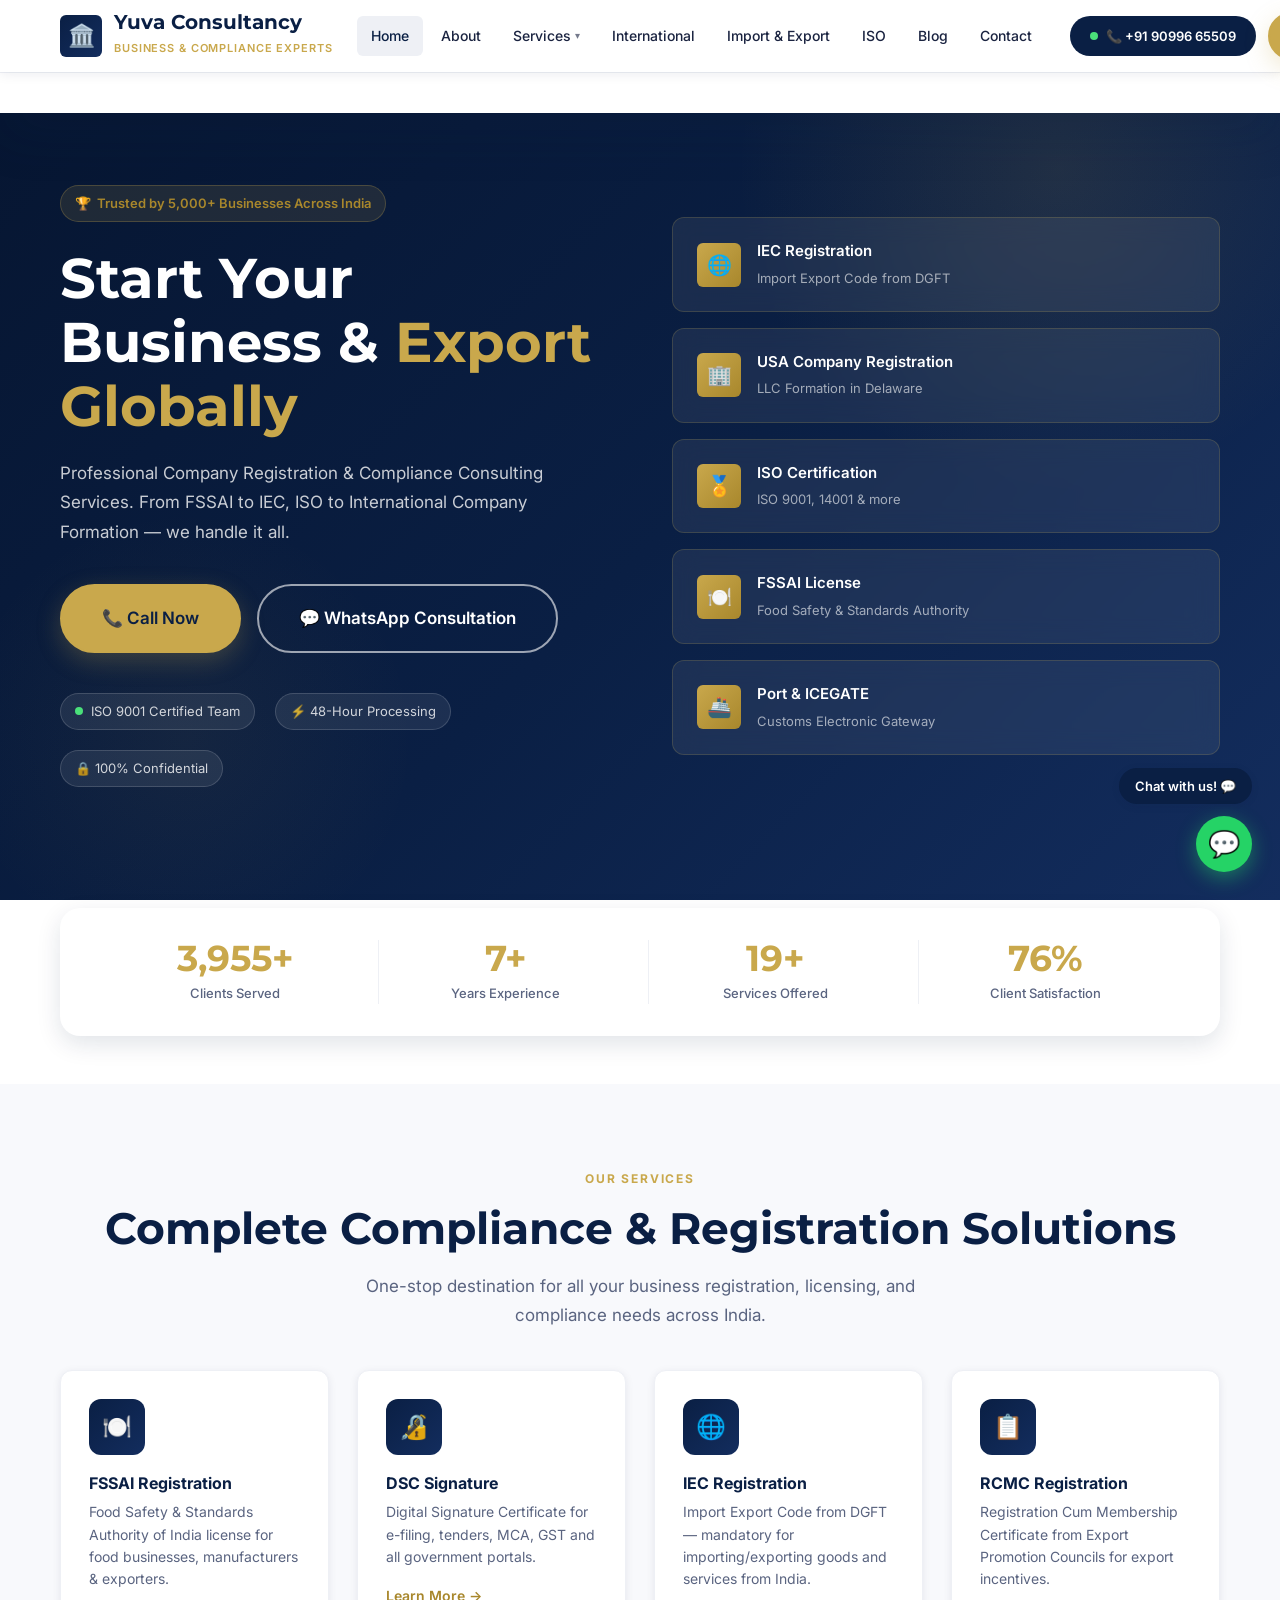
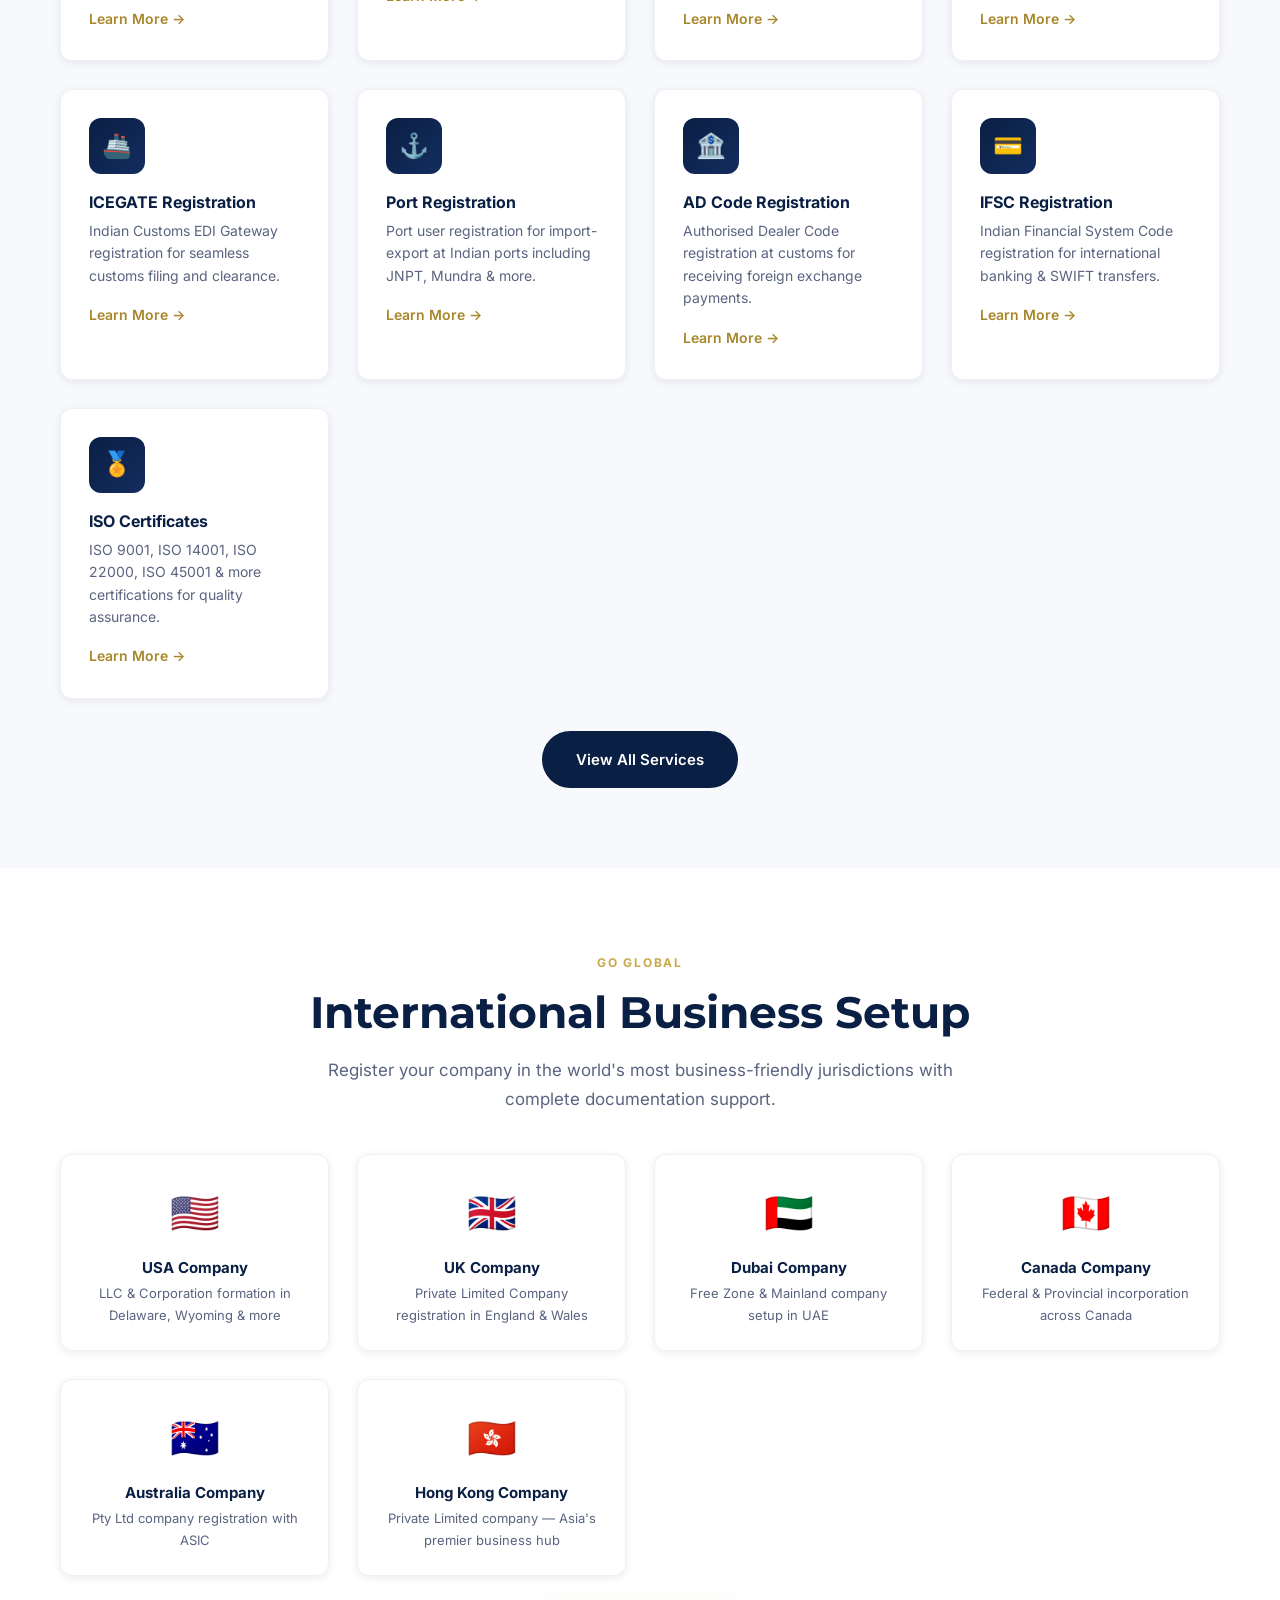
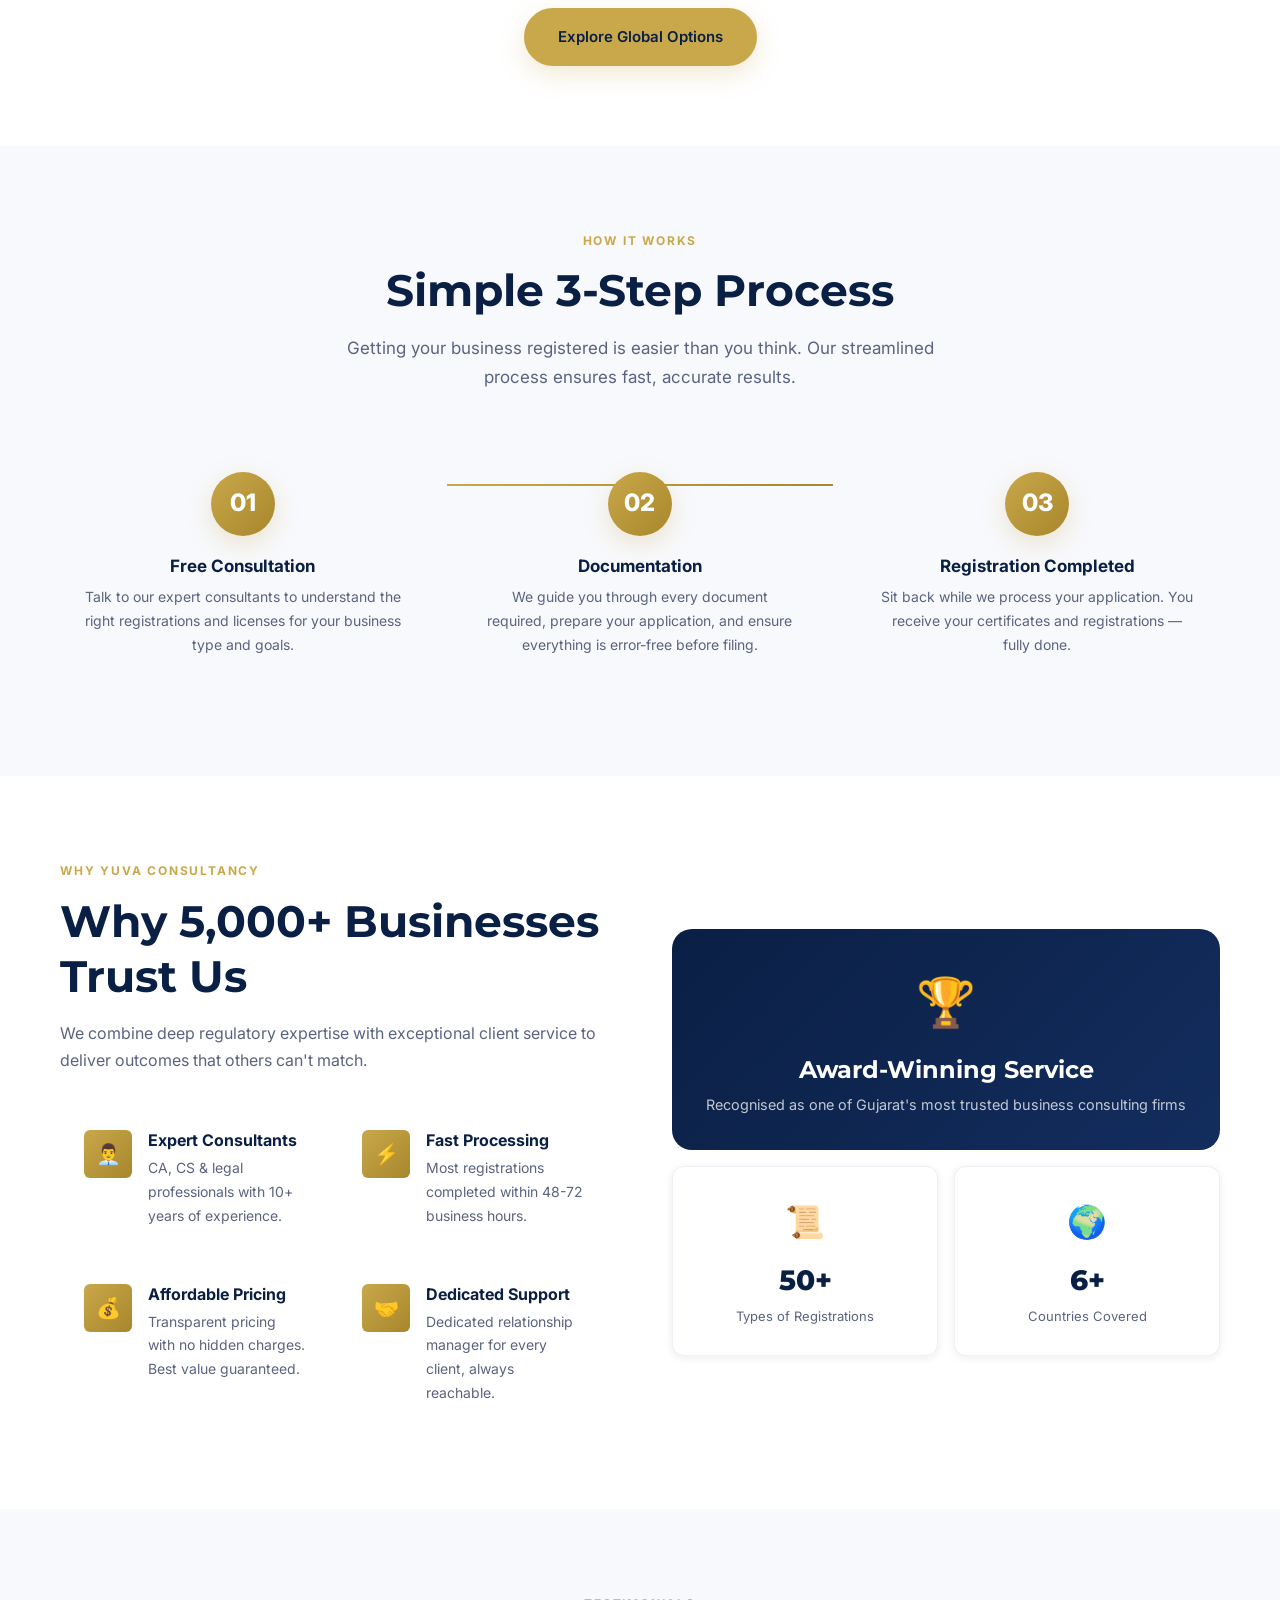
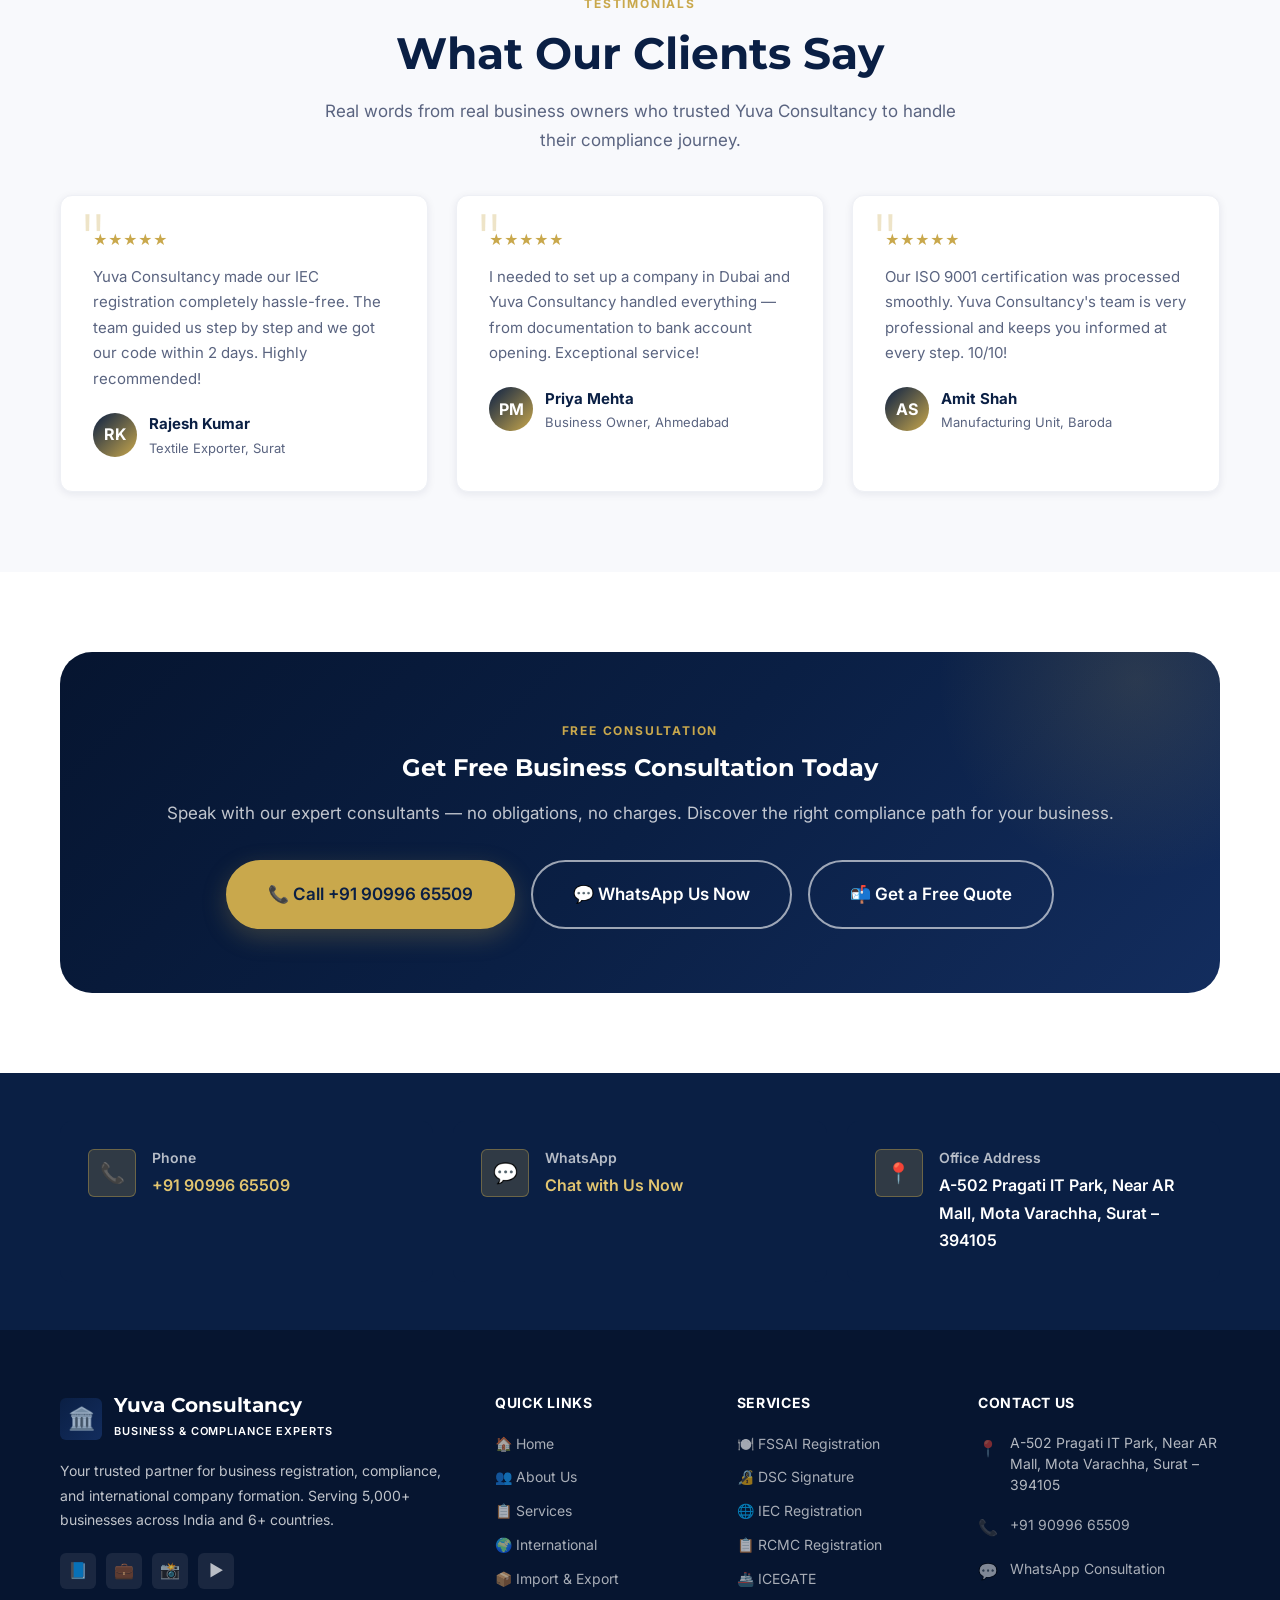
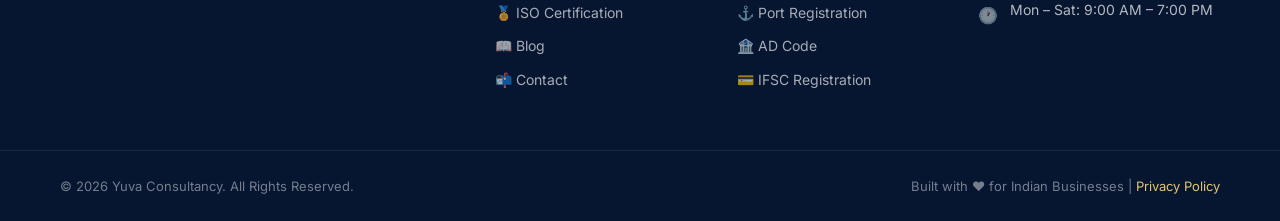
==== commit 18a8fea2: "update website font to professional Montserrat and Inter pairing Updated the website's typography to" ====
--- a/index.html
+++ b/index.html
@@ -492,18 +492,18 @@
       <div class="reveal" style="display:flex;flex-direction:column;gap:1rem;">
         <div style="background:linear-gradient(135deg,var(--navy),var(--navy-light));padding:2rem;border-radius:var(--radius-lg);color:white;text-align:center;">
           <div style="font-size:3rem;margin-bottom:0.75rem;">🏆</div>
-          <h3 style="color:white;font-family:'Playfair Display',serif;font-size:1.5rem;margin-bottom:0.5rem;">Award-Winning Service</h3>
+          <h3 style="color:white;font-family:'Montserrat',sans-serif;font-size:1.5rem;margin-bottom:0.5rem;">Award-Winning Service</h3>
           <p style="color:rgba(255,255,255,0.75);font-size:0.9rem;">Recognised as one of Gujarat's most trusted business consulting firms</p>
         </div>
         <div style="display:grid;grid-template-columns:1fr 1fr;gap:1rem;">
           <div class="card text-center">
             <div style="font-size:2rem;margin-bottom:0.5rem;">📜</div>
-            <div style="font-size:1.75rem;font-weight:800;color:var(--navy);font-family:'Playfair Display',serif;">50+</div>
+            <div style="font-size:1.75rem;font-weight:800;color:var(--navy);font-family:'Montserrat',sans-serif;">50+</div>
             <div style="font-size:0.8125rem;color:var(--text-light);">Types of Registrations</div>
           </div>
           <div class="card text-center">
             <div style="font-size:2rem;margin-bottom:0.5rem;">🌍</div>
-            <div style="font-size:1.75rem;font-weight:800;color:var(--navy);font-family:'Playfair Display',serif;">6+</div>
+            <div style="font-size:1.75rem;font-weight:800;color:var(--navy);font-family:'Montserrat',sans-serif;">6+</div>
             <div style="font-size:0.8125rem;color:var(--text-light);">Countries Covered</div>
           </div>
         </div>
--- a/assets/css/style.css
+++ b/assets/css/style.css
@@ -3,7 +3,7 @@
    Brand: Navy Blue (#0A1F44) + Gold (#C9A84C)
    ============================================ */
 
-@import url('https://fonts.googleapis.com/css2?family=Inter:wght@300;400;500;600;700;800;900&family=Playfair+Display:wght@600;700;800&display=swap');
+@import url('https://fonts.googleapis.com/css2?family=Inter:wght@300;400;500;600;700;800;900&family=Montserrat:wght@600;700;800&display=swap');
 
 /* ---- CSS Variables ---- */
 :root {
@@ -54,7 +54,7 @@
 
 /* ---- Typography ---- */
 h1,h2,h3,h4,h5,h6 {
-  font-family: 'Playfair Display', serif;
+  font-family: 'Montserrat', sans-serif;
   line-height: 1.25;
   color: var(--navy);
 }
@@ -211,7 +211,7 @@
 
 .logo-text strong {
   display: block;
-  font-family: 'Playfair Display', serif;
+  font-family: 'Montserrat', sans-serif;
   font-size: 1.25rem;
   color: var(--navy);
   line-height: 1.1;
@@ -486,7 +486,7 @@
 }
 .testimonial-card::before {
   content: '"';
-  font-family: 'Playfair Display', serif;
+  font-family: 'Montserrat', sans-serif;
   font-size: 4rem;
   color: var(--gold);
   opacity: 0.3;
@@ -580,7 +580,7 @@
 .stat-item + .stat-item { border-left: 1px solid var(--light-gray); }
 
 .stat-number {
-  font-family: 'Playfair Display', serif;
+  font-family: 'Montserrat', sans-serif;
   font-size: 2.25rem;
   font-weight: 700;
   color: var(--navy);
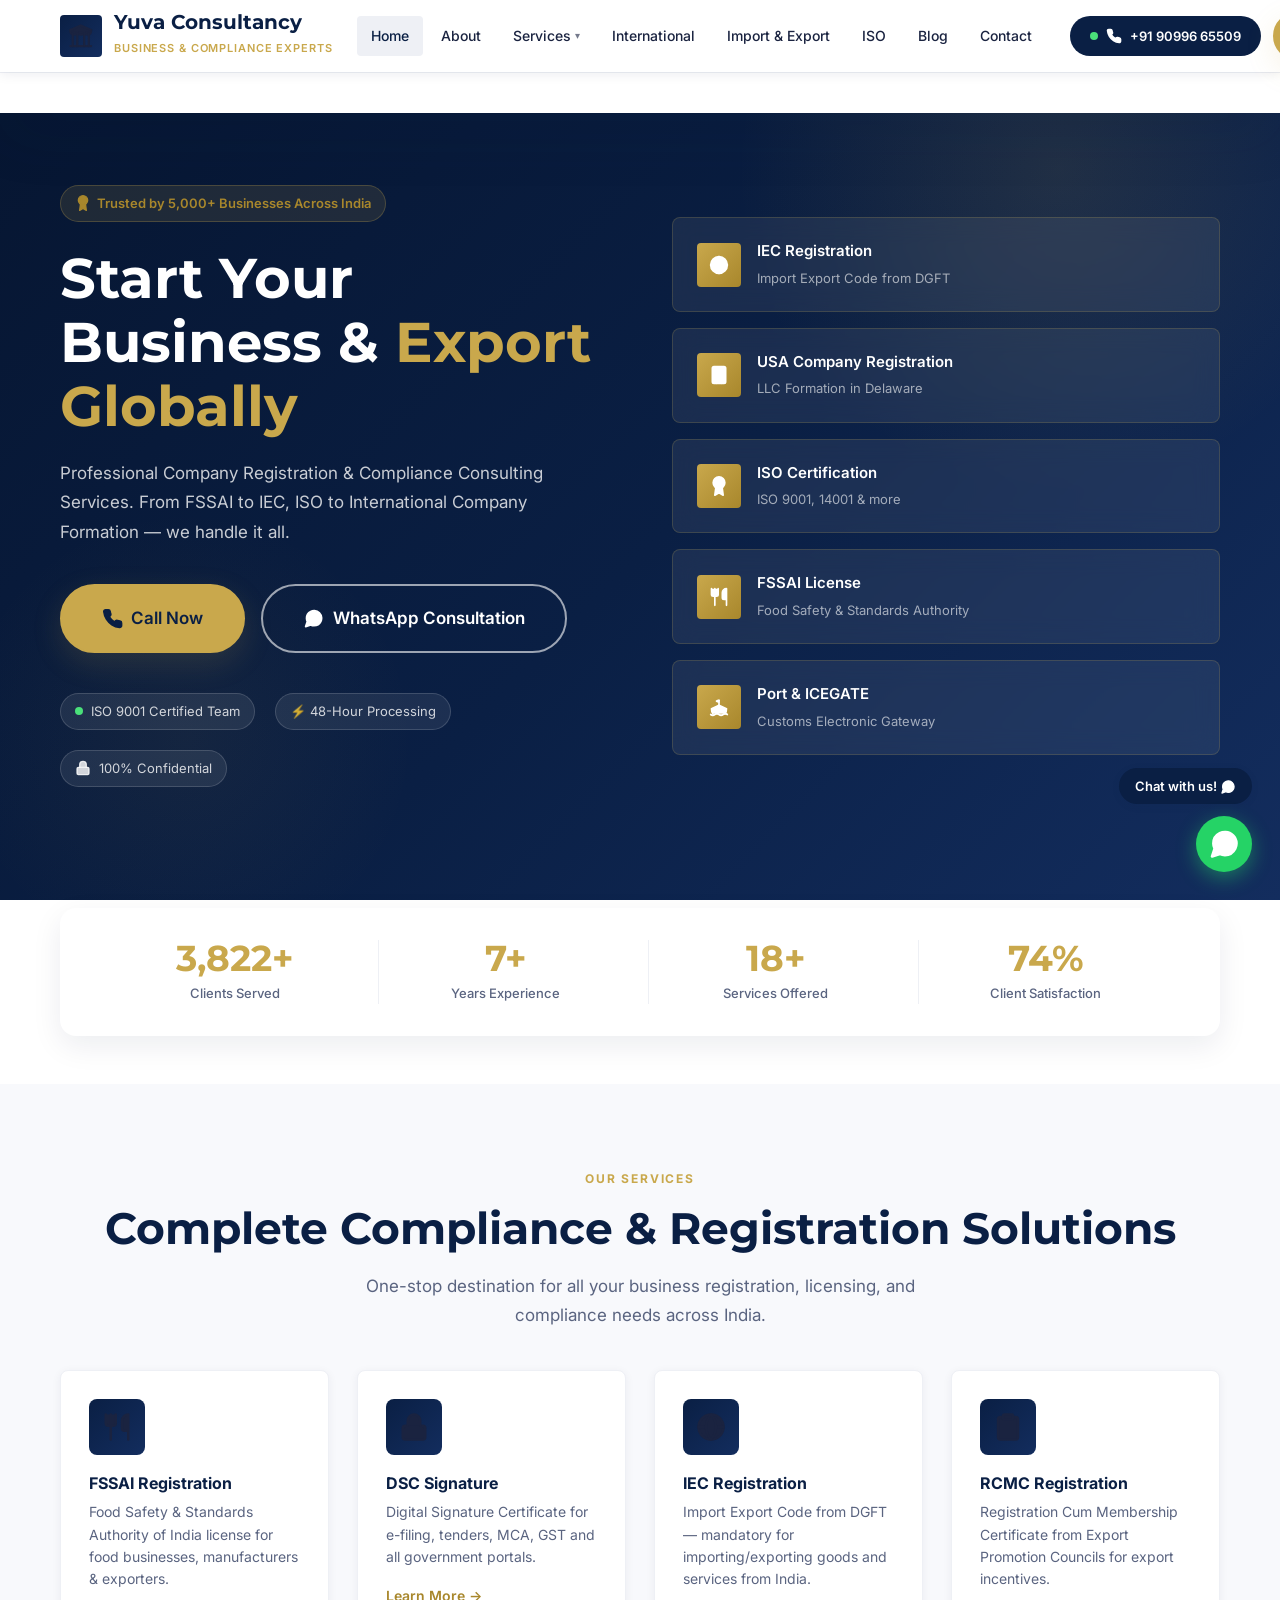
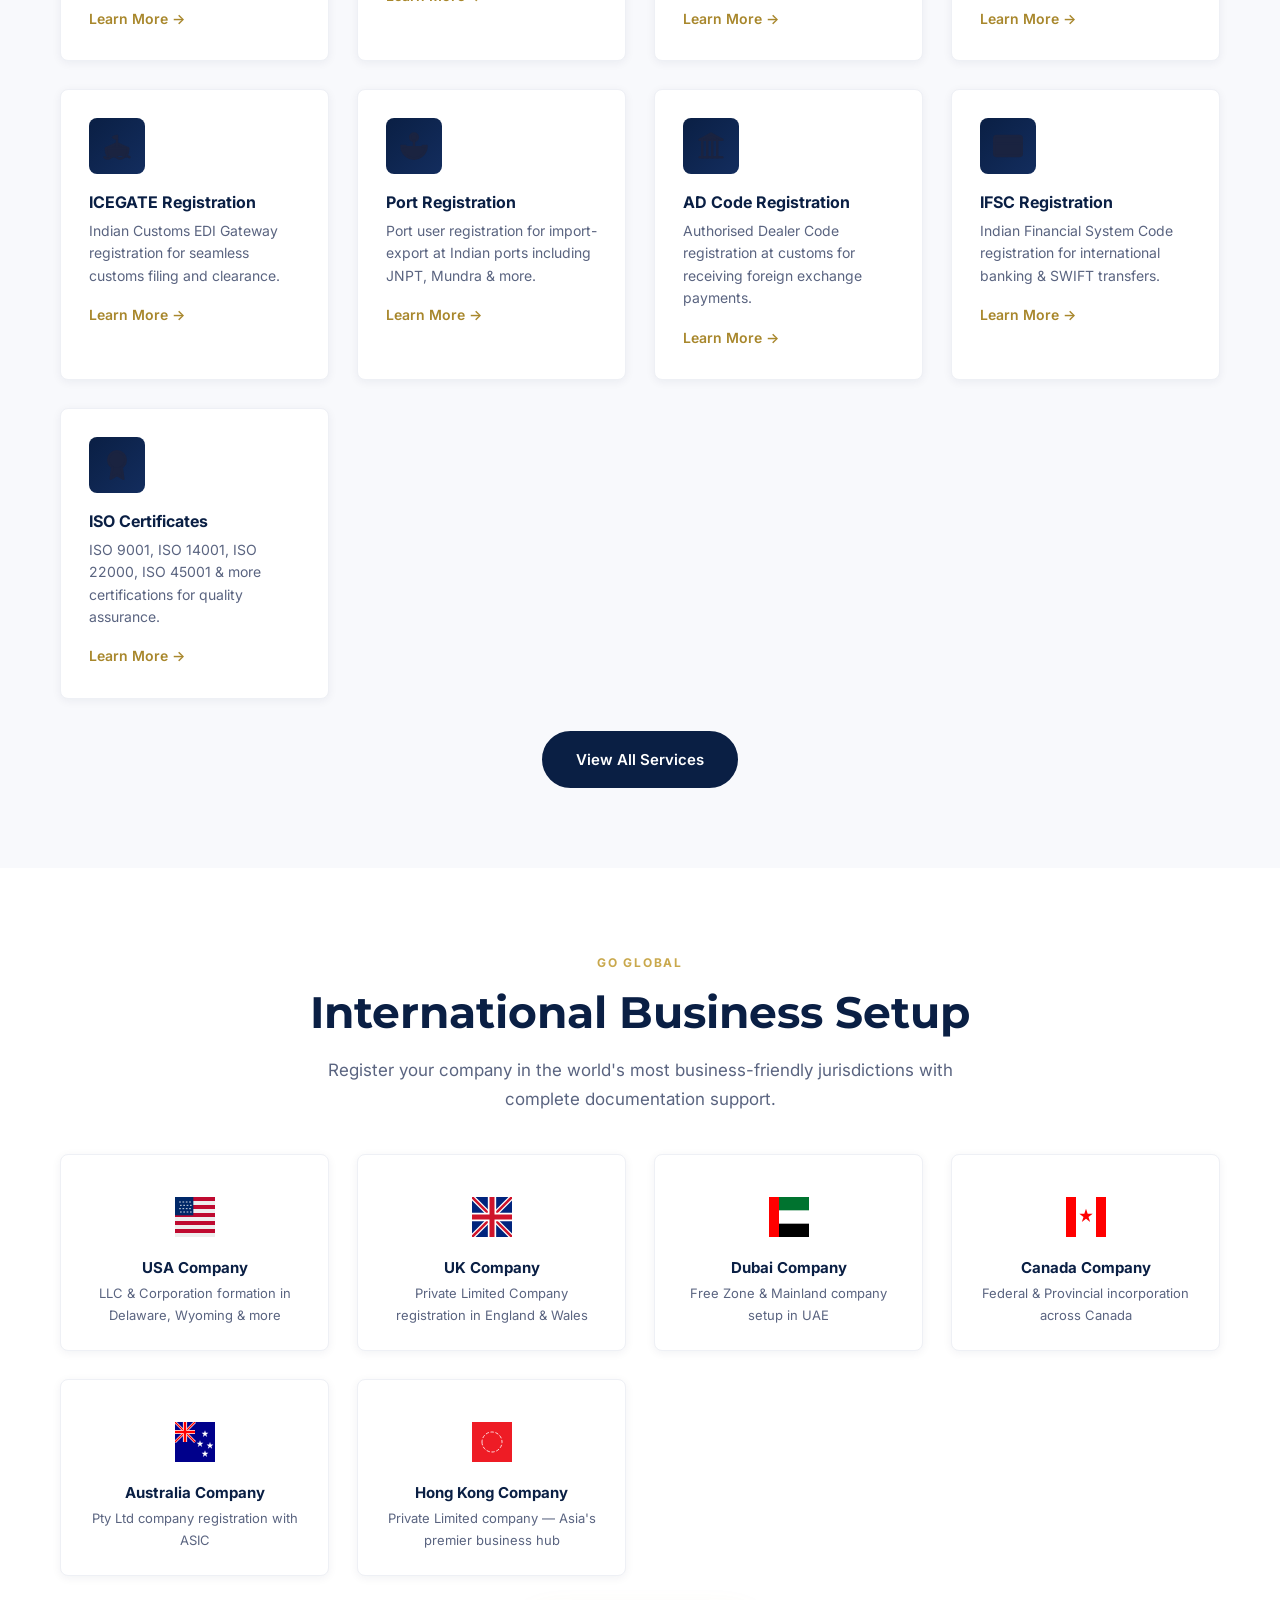
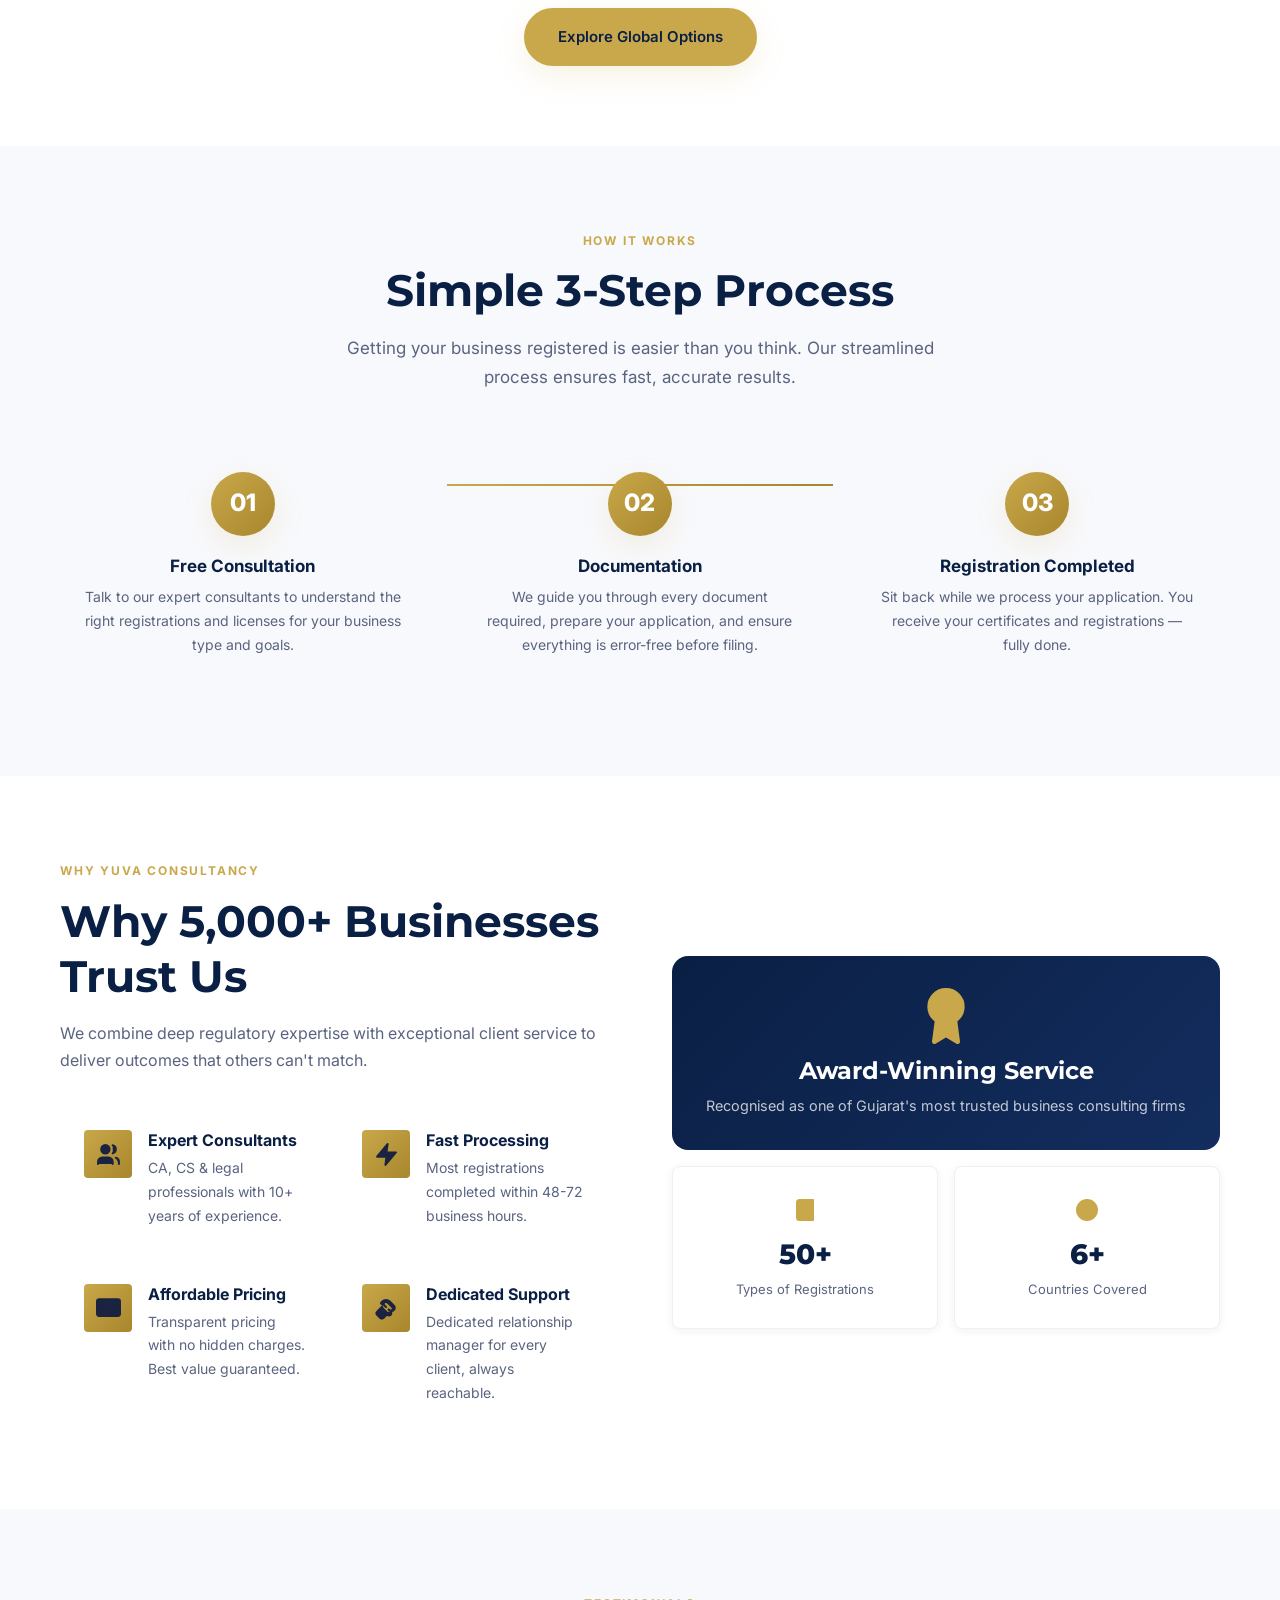
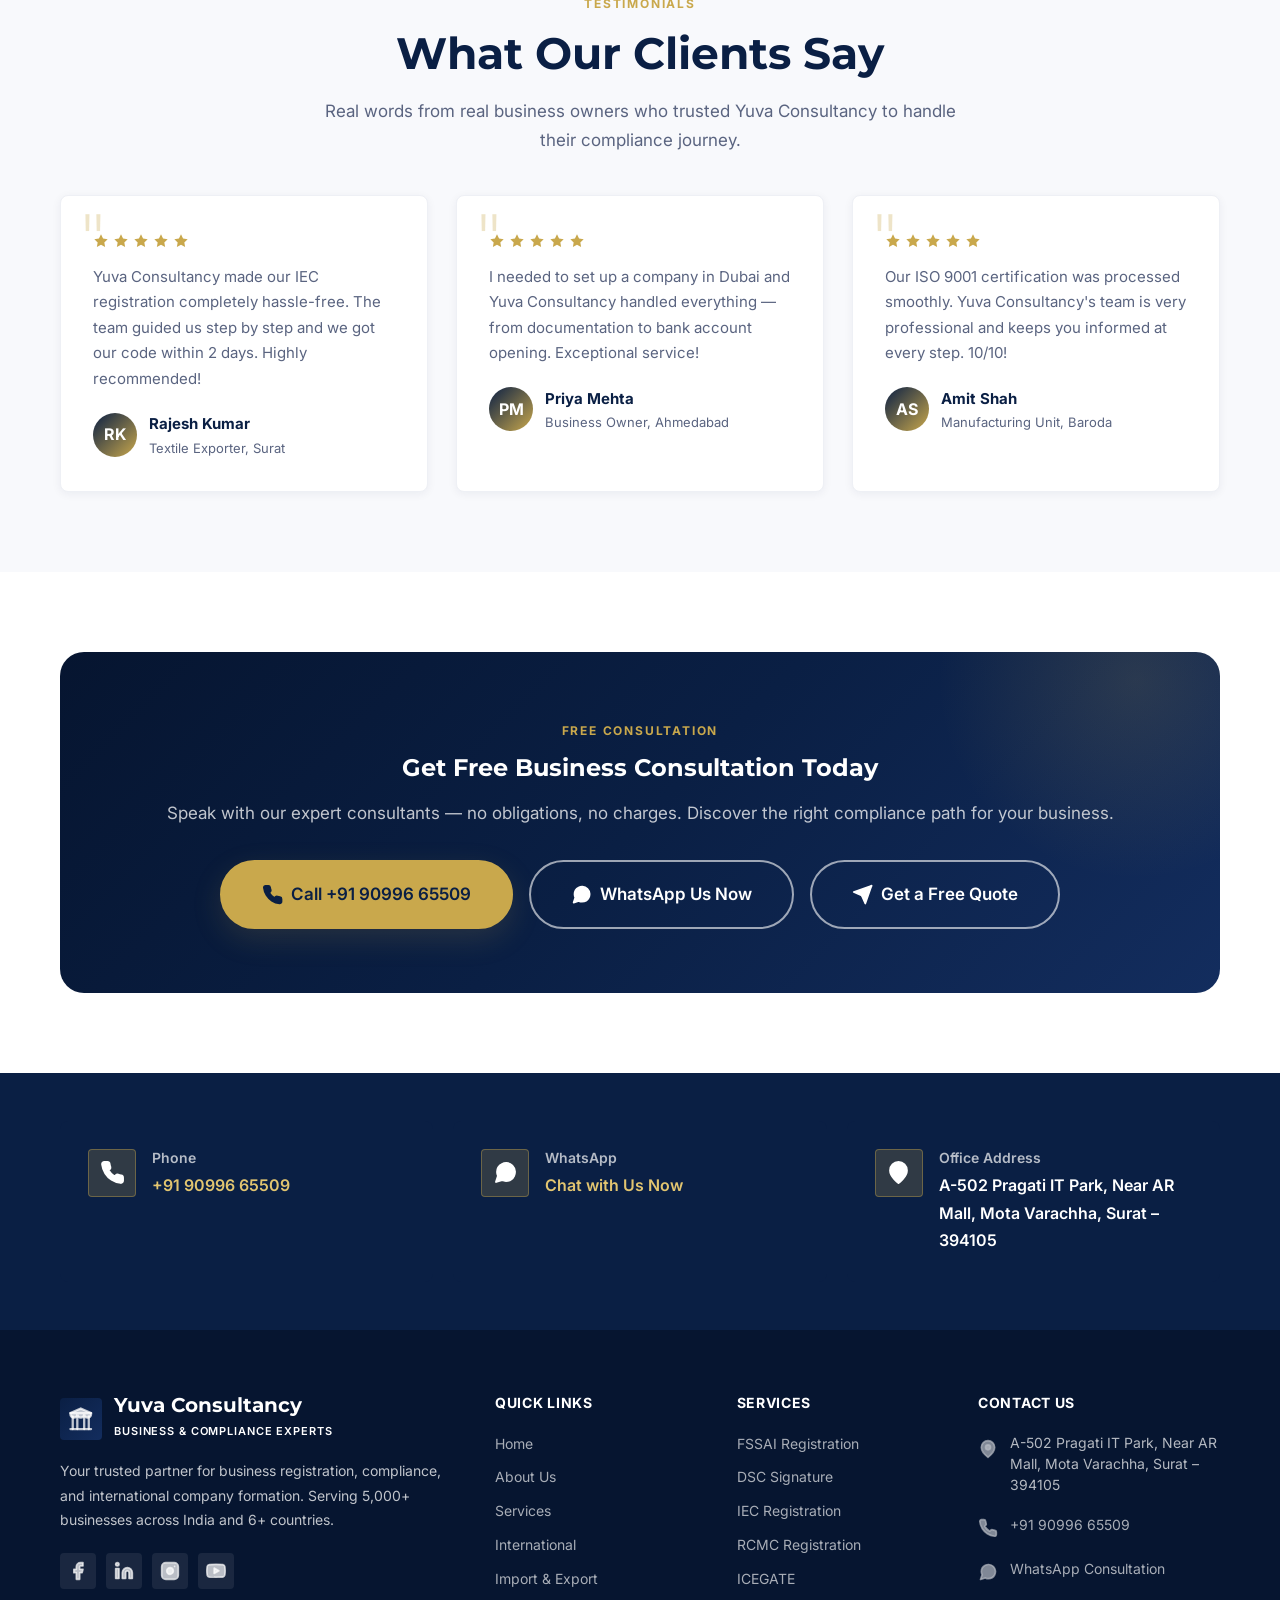
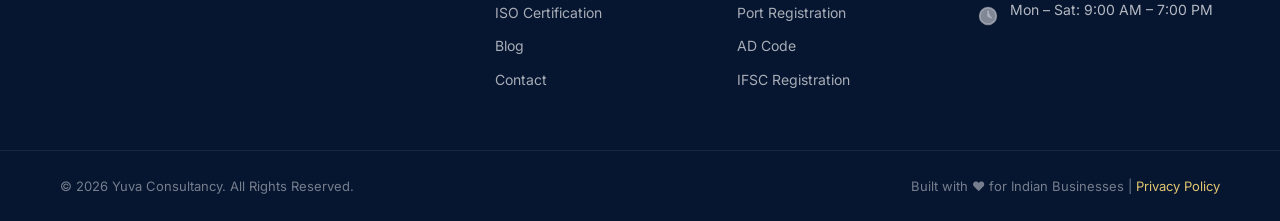
==== commit c6e59b8b: "feat: implement premium professional redesign with 100% SVG iconography - Replaced all emojis and le" ====
--- a/index.html
+++ b/index.html
@@ -9,7 +9,7 @@
   <meta property="og:title" content="Yuva Consultancy | Business Registration Experts"/>
   <meta property="og:description" content="Professional Company Registration & Compliance Consulting Services"/>
   <meta property="og:type" content="website"/>
-  <link rel="icon" href="data:image/svg+xml,<svg xmlns=%22http://www.w3.org/2000/svg%22 viewBox=%220 0 100 100%22><text y=%22.9em%22 font-size=%2280%22>🏛️</text></svg>"/>
+  <link rel="icon" href="assets/images/favicon.svg"/>
   <link rel="stylesheet" href="assets/css/style.css"/>
   <style>
     /* ---- HOME PAGE SPECIFICS ---- */
@@ -102,7 +102,7 @@
       background: linear-gradient(135deg, var(--gold), var(--gold-dark));
       border-radius: var(--radius-sm);
       display: flex; align-items: center; justify-content: center;
-      font-size: 1.25rem;
+      color: var(--white);
       flex-shrink: 0;
     }
     .hero-card strong { display:block; color:var(--white); font-size:0.9375rem; font-weight:600; }
@@ -166,7 +166,9 @@
     <div class="header-inner">
       <!-- Logo -->
       <a href="index.html" class="logo">
-        <div class="logo-icon">🏛️</div>
+        <div class="logo-icon">
+          <svg class="svg-icon" viewBox="0 0 24 24" fill="none" stroke="currentColor" stroke-width="2" stroke-linecap="round" stroke-linejoin="round"><path d="M3 21h18"></path><path d="M3 7v1a3 3 0 0 0 6 0V7m0 1a3 3 0 0 0 6 0V7m0 1a3 3 0 0 0 6 0V7H3"></path><path d="M5 21V10"></path><path d="M9 21V10"></path><path d="M15 21V10"></path><path d="M19 21V10"></path><path d="m3 7 9-4 9 4"></path></svg>
+        </div>
         <div class="logo-text">
           <strong>Yuva Consultancy</strong>
           <span>Business &amp; Compliance Experts</span>
@@ -180,14 +182,46 @@
         <div class="nav-item">
           <a href="services.html">Services</a>
           <div class="dropdown">
-            <a href="services.html#fssai"><span class="icon">🍽️</span>FSSAI Registration</a>
-            <a href="services.html#dsc"><span class="icon">🔏</span>DSC Signature</a>
-            <a href="services.html#iec"><span class="icon">🌐</span>IEC Registration</a>
-            <a href="services.html#rcmc"><span class="icon">📋</span>RCMC Registration</a>
-            <a href="services.html#icegate"><span class="icon">🚢</span>ICEGATE Registration</a>
-            <a href="services.html#port"><span class="icon">⚓</span>Port Registration</a>
-            <a href="services.html#adcode"><span class="icon">🏦</span>AD Code Registration</a>
-            <a href="services.html#ifsc"><span class="icon">💳</span>IFSC Registration</a>
+            <a href="services.html#fssai">
+              <span class="icon">
+                <svg class="svg-icon" viewBox="0 0 24 24" fill="none" stroke="currentColor" stroke-width="2" stroke-linecap="round" stroke-linejoin="round"><path d="M3 2v7c0 1.1.9 2 2 2h4a2 2 0 0 0 2-2V2"></path><path d="M7 2v20"></path><path d="M21 15V2v0a5 5 0 0 0-5 5v6c0 1.1.9 2 2 2h3Zm0 0v7"></path></svg>
+              </span>FSSAI Registration
+            </a>
+            <a href="services.html#dsc">
+              <span class="icon">
+                <svg class="svg-icon" viewBox="0 0 24 24" fill="none" stroke="currentColor" stroke-width="2" stroke-linecap="round" stroke-linejoin="round"><rect x="3" y="11" width="18" height="11" rx="2" ry="2"></rect><path d="M7 11V7a5 5 0 0 1 10 0v4"></path></svg>
+              </span>DSC Signature
+            </a>
+            <a href="services.html#iec">
+              <span class="icon">
+                <svg class="svg-icon" viewBox="0 0 24 24" fill="none" stroke="currentColor" stroke-width="2" stroke-linecap="round" stroke-linejoin="round"><circle cx="12" cy="12" r="10"></circle><line x1="2" y1="12" x2="22" y2="12"></line><path d="M12 2a15.3 15.3 0 0 1 4 10 15.3 15.3 0 0 1-4 10 15.3 15.3 0 0 1-4-10 15.3 15.3 0 0 1 4-10z"></path></svg>
+              </span>IEC Registration
+            </a>
+            <a href="services.html#rcmc">
+              <span class="icon">
+                <svg class="svg-icon" viewBox="0 0 24 24" fill="none" stroke="currentColor" stroke-width="2" stroke-linecap="round" stroke-linejoin="round"><path d="M16 4h2a2 2 0 0 1 2 2v14a2 2 0 0 1-2 2H6a2 2 0 0 1-2-2V6a2 2 0 0 1 2-2h2"></path><rect x="8" y="2" width="8" height="4" rx="1" ry="1"></rect></svg>
+              </span>RCMC Registration
+            </a>
+            <a href="services.html#icegate">
+              <span class="icon">
+                <svg class="svg-icon" viewBox="0 0 24 24" fill="none" stroke="currentColor" stroke-width="2" stroke-linecap="round" stroke-linejoin="round"><path d="M2 21c.6.5 1.2 1 2.5 1 2.5 0 2.5-2 5-2 1.3 0 1.9.5 2.5 1 .6.5 1.2 1 2.5 1 2.5 0 2.5-2 5-2 1.3 0 1.9.5 2.5 1"></path><path d="M19.38 20A11.6 11.6 0 0 0 21 14l-9-4-9 4a11.6 11.6 0 0 0 1.62 6"></path><path d="M12 12.5V4"></path><path d="M12 4c-2 0-3 1-3 1s1 1 3 1"></path><path d="M5 14h14"></path></svg>
+              </span>ICEGATE Registration
+            </a>
+            <a href="services.html#port">
+              <span class="icon">
+                <svg class="svg-icon" viewBox="0 0 24 24" fill="none" stroke="currentColor" stroke-width="2" stroke-linecap="round" stroke-linejoin="round"><circle cx="12" cy="5" r="3"></circle><line x1="12" y1="22" x2="12" y2="8"></line><path d="M5 12H2a10 10 0 0 0 20 0h-3"></path></svg>
+              </span>Port Registration
+            </a>
+            <a href="services.html#adcode">
+              <span class="icon">
+                <svg class="svg-icon" viewBox="0 0 24 24" fill="none" stroke="currentColor" stroke-width="2" stroke-linecap="round" stroke-linejoin="round"><line x1="3" y1="21" x2="21" y2="21"></line><line x1="3" y1="7" x2="21" y2="7"></line><polyline points="3 7 12 2 21 7"></polyline><line x1="5" y1="21" x2="5" y2="7"></line><line x1="9" y1="21" x2="9" y2="7"></line><line x1="13" y1="21" x2="13" y2="7"></line><line x1="17" y1="21" x2="17" y2="7"></line></svg>
+              </span>AD Code Registration
+            </a>
+            <a href="services.html#ifsc">
+              <span class="icon">
+                <svg class="svg-icon" viewBox="0 0 24 24" fill="none" stroke="currentColor" stroke-width="2" stroke-linecap="round" stroke-linejoin="round"><rect x="1" y="4" width="22" height="16" rx="2" ry="2"></rect><line x1="1" y1="10" x2="23" y2="10"></line></svg>
+              </span>IFSC Registration
+            </a>
           </div>
         </div>
         <a href="international.html">International</a>
@@ -201,7 +235,7 @@
       <div class="header-cta">
         <a href="tel:+919099665509" class="call-btn">
           <span class="dot"></span>
-          📞 +91 90996 65509
+          <svg class="svg-icon icon-sm" viewBox="0 0 24 24" fill="none" stroke="currentColor" stroke-width="2" stroke-linecap="round" stroke-linejoin="round"><path d="M22 16.92v3a2 2 0 0 1-2.18 2 19.79 19.79 0 0 1-8.63-3.07 19.5 19.5 0 0 1-6-6 19.79 19.79 0 0 1-3.07-8.67A2 2 0 0 1 4.11 2h3a2 2 0 0 1 2 1.72 12.84 12.84 0 0 0 .7 2.81 2 2 0 0 1-.45 2.11L8.09 9.91a16 16 0 0 0 6 6l1.27-1.27a2 2 0 0 1 2.11-.45 12.84 12.84 0 0 0 2.81.7A2 2 0 0 1 22 16.92z"></path></svg> +91 90996 65509
         </a>
         <a href="contact.html" class="btn btn-primary btn-sm">Get Free Quote</a>
         <button class="hamburger" id="hamburger" aria-label="Menu">
@@ -215,27 +249,27 @@
 <!-- Mobile Nav -->
 <div class="mobile-nav" id="mobileNav">
   <div class="section-head">Navigation</div>
-  <a href="index.html">🏠 Home</a>
-  <a href="about.html">👥 About Us</a>
+  <a href="index.html"><svg class="svg-icon" viewBox="0 0 24 24" fill="none" stroke="currentColor" stroke-width="2" stroke-linecap="round" stroke-linejoin="round"><path d="m3 9 9-7 9 7v11a2 2 0 0 1-2 2H5a2 2 0 0 1-2-2z"></path><polyline points="9 22 9 12 15 12 15 22"></polyline></svg> Home</a>
+  <a href="about.html"><svg class="svg-icon" viewBox="0 0 24 24" fill="none" stroke="currentColor" stroke-width="2" stroke-linecap="round" stroke-linejoin="round"><path d="M16 21v-2a4 4 0 0 0-4-4H6a4 4 0 0 0-4 4v2"></path><circle cx="9" cy="7" r="4"></circle><path d="M22 21v-2a4 4 0 0 0-3-3.87"></path><path d="M16 3.13a4 4 0 0 1 0 7.75"></path></svg> About Us</a>
   <div class="section-head">Services</div>
-  <a href="services.html#fssai">🍽️ FSSAI Registration</a>
-  <a href="services.html#dsc">🔏 DSC Signature</a>
-  <a href="services.html#iec">🌐 IEC Registration</a>
-  <a href="services.html#rcmc">📋 RCMC Registration</a>
-  <a href="services.html#icegate">🚢 ICEGATE Registration</a>
-  <a href="services.html#port">⚓ Port Registration</a>
-  <a href="services.html#adcode">🏦 AD Code Registration</a>
-  <a href="services.html#ifsc">💳 IFSC Registration</a>
+  <a href="services.html#fssai"><svg class="svg-icon" viewBox="0 0 24 24" fill="none" stroke="currentColor" stroke-width="2" stroke-linecap="round" stroke-linejoin="round"><path d="M3 2v7c0 1.1.9 2 2 2h4a2 2 0 0 0 2-2V2"></path><path d="M7 2v20"></path><path d="M21 15V2v0a5 5 0 0 0-5 5v6c0 1.1.9 2 2 2h3Zm0 0v7"></path></svg> FSSAI Registration</a>
+  <a href="services.html#dsc"><svg class="svg-icon" viewBox="0 0 24 24" fill="none" stroke="currentColor" stroke-width="2" stroke-linecap="round" stroke-linejoin="round"><rect x="3" y="11" width="18" height="11" rx="2" ry="2"></rect><path d="M7 11V7a5 5 0 0 1 10 0v4"></path></svg> DSC Signature</a>
+  <a href="services.html#iec"><svg class="svg-icon" viewBox="0 0 24 24" fill="none" stroke="currentColor" stroke-width="2" stroke-linecap="round" stroke-linejoin="round"><circle cx="12" cy="12" r="10"></circle><line x1="2" y1="12" x2="22" y2="12"></line><path d="M12 2a15.3 15.3 0 0 1 4 10 15.3 15.3 0 0 1-4 10 15.3 15.3 0 0 1-4-10 15.3 15.3 0 0 1 4-10z"></path></svg> IEC Registration</a>
+  <a href="services.html#rcmc"><svg class="svg-icon" viewBox="0 0 24 24" fill="none" stroke="currentColor" stroke-width="2" stroke-linecap="round" stroke-linejoin="round"><path d="M16 4h2a2 2 0 0 1 2 2v14a2 2 0 0 1-2 2H6a2 2 0 0 1-2-2V6a2 2 0 0 1 2-2h2"></path><rect x="8" y="2" width="8" height="4" rx="1" ry="1"></rect></svg> RCMC Registration</a>
+  <a href="services.html#icegate"><svg class="svg-icon" viewBox="0 0 24 24" fill="none" stroke="currentColor" stroke-width="2" stroke-linecap="round" stroke-linejoin="round"><path d="M2 21c.6.5 1.2 1 2.5 1 2.5 0 2.5-2 5-2 1.3 0 1.9.5 2.5 1 .6.5 1.2 1 2.5 1 2.5 0 2.5-2 5-2 1.3 0 1.9.5 2.5 1"></path><path d="M19.38 20A11.6 11.6 0 0 0 21 14l-9-4-9 4a11.6 11.6 0 0 0 1.62 6"></path><path d="M12 12.5V4"></path><path d="M12 4c-2 0-3 1-3 1s1 1 3 1"></path><path d="M5 14h14"></path></svg> ICEGATE Registration</a>
+  <a href="services.html#port"><svg class="svg-icon" viewBox="0 0 24 24" fill="none" stroke="currentColor" stroke-width="2" stroke-linecap="round" stroke-linejoin="round"><circle cx="12" cy="5" r="3"></circle><line x1="12" y1="22" x2="12" y2="8"></line><path d="M5 12H2a10 10 0 0 0 20 0h-3"></path></svg> Port Registration</a>
+  <a href="services.html#adcode"><svg class="svg-icon" viewBox="0 0 24 24" fill="none" stroke="currentColor" stroke-width="2" stroke-linecap="round" stroke-linejoin="round"><line x1="3" y1="21" x2="21" y2="21"></line><line x1="3" y1="7" x2="21" y2="7"></line><polyline points="3 7 12 2 21 7"></polyline><line x1="5" y1="21" x2="5" y2="7"></line><line x1="9" y1="21" x2="9" y2="7"></line><line x1="13" y1="21" x2="13" y2="7"></line><line x1="17" y1="21" x2="17" y2="7"></line></svg> AD Code Registration</a>
+  <a href="services.html#ifsc"><svg class="svg-icon" viewBox="0 0 24 24" fill="none" stroke="currentColor" stroke-width="2" stroke-linecap="round" stroke-linejoin="round"><rect x="1" y="4" width="22" height="16" rx="2" ry="2"></rect><line x1="1" y1="10" x2="23" y2="10"></line></svg> IFSC Registration</a>
   <div class="section-head">More</div>
-  <a href="international.html">🌍 International Registration</a>
-  <a href="import-export.html">📦 Import &amp; Export</a>
-  <a href="iso.html">🏅 ISO Certification</a>
-  <a href="blog.html">📖 Blog</a>
-  <a href="contact.html">📬 Contact</a>
+  <a href="international.html"><svg class="svg-icon" viewBox="0 0 24 24" fill="none" stroke="currentColor" stroke-width="2" stroke-linecap="round" stroke-linejoin="round"><circle cx="12" cy="12" r="10"></circle><line x1="2" y1="12" x2="22" y2="12"></line><path d="M12 2a15.3 15.3 0 0 1 4 10 15.3 15.3 0 0 1-4 10 15.3 15.3 0 0 1-4-10 15.3 15.3 0 0 1 4-10z"></path></svg> International Registration</a>
+  <a href="import-export.html"><svg class="svg-icon" viewBox="0 0 24 24" fill="none" stroke="currentColor" stroke-width="2" stroke-linecap="round" stroke-linejoin="round"><path d="M21 8a2 2 0 0 0-1-1.73l-7-4a2 2 0 0 0-2 0l-7 4A2 2 0 0 0 3 8v8a2 2 0 0 0 1 1.73l7 4a2 2 0 0 0 2 0l7-4A2 2 0 0 0 21 16Z"></path><path d="m3.3 7 8.7 5 8.7-5"></path><path d="M12 22V12"></path></svg> Import &amp; Export</a>
+  <a href="iso.html"><svg class="svg-icon" viewBox="0 0 24 24" fill="none" stroke="currentColor" stroke-width="2" stroke-linecap="round" stroke-linejoin="round"><circle cx="12" cy="8" r="7"></circle><polyline points="8.21 13.89 7 23 12 20 17 23 15.79 13.88"></polyline></svg> ISO Certification</a>
+  <a href="blog.html"><svg class="svg-icon" viewBox="0 0 24 24" fill="none" stroke="currentColor" stroke-width="2" stroke-linecap="round" stroke-linejoin="round"><path d="M4 19.5v-15A2.5 2.5 0 0 1 6.5 2H20v20H6.5a2.5 2.5 0 0 1-2.5-2.5Z"></path><path d="M8 7h6"></path><path d="M8 11h8"></path></svg> Blog</a>
+  <a href="contact.html"><svg class="svg-icon" viewBox="0 0 24 24" fill="none" stroke="currentColor" stroke-width="2" stroke-linecap="round" stroke-linejoin="round"><path d="M22 17a2 2 0 0 1-2 2H4a2 2 0 0 1-2-2V9.5C2 7 4 5 6.5 5H18c2.2 0 4 1.8 4 4v8Z"></path><polyline points="15,9 18,9 18,12"></polyline><path d="m15 5 3 4"></path></svg> Contact</a>
   <div style="padding:1.25rem 0;">
-    <a href="tel:+919099665509" class="btn btn-navy" style="width:100%;justify-content:center;">📞 Call Now</a>
-  </div>
-  <a href="https://wa.me/919099665509" class="btn btn-whatsapp" style="width:100%;justify-content:center;margin-top:0.5rem;">💬 WhatsApp</a>
+    <a href="tel:+919099665509" class="btn btn-navy" style="width:100%;justify-content:center;"><svg class="svg-icon" viewBox="0 0 24 24" fill="none" stroke="currentColor" stroke-width="2" stroke-linecap="round" stroke-linejoin="round"><path d="M22 16.92v3a2 2 0 0 1-2.18 2 19.79 19.79 0 0 1-8.63-3.07 19.5 19.5 0 0 1-6-6 19.79 19.79 0 0 1-3.07-8.67A2 2 0 0 1 4.11 2h3a2 2 0 0 1 2 1.72 12.84 12.84 0 0 0 .7 2.81 2 2 0 0 1-.45 2.11L8.09 9.91a16 16 0 0 0 6 6l1.27-1.27a2 2 0 0 1 2.11-.45 12.84 12.84 0 0 0 2.81.7A2 2 0 0 1 22 16.92z"></path></svg> Call Now</a>
+  </div>
+  <a href="https://wa.me/919099665509" class="btn btn-whatsapp" style="width:100%;justify-content:center;margin-top:0.5rem;"><svg class="svg-icon" viewBox="0 0 24 24" fill="none" stroke="currentColor" stroke-width="2" stroke-linecap="round" stroke-linejoin="round"><path d="M21 11.5a8.38 8.38 0 0 1-.9 3.8 8.5 8.5 0 0 1-7.6 4.7 8.38 8.38 0 0 1-3.8-.9L3 21l1.9-5.7a8.38 8.38 0 0 1-.9-3.8 8.5 8.5 0 0 1 4.7-7.6 8.38 8.38 0 0 1 3.8-.9h.5a8.48 8.48 0 0 1 8 8v.5z"></path></svg> WhatsApp</a>
 </div>
 
 <!-- ========== HERO ========== -->
@@ -243,38 +277,50 @@
   <div class="container">
     <div class="hero-grid">
       <div class="hero-content">
-        <div class="badge">🏆 &nbsp;Trusted by 5,000+ Businesses Across India</div>
+        <div class="badge">
+          <svg class="svg-icon icon-sm" viewBox="0 0 24 24" fill="none" stroke="currentColor" stroke-width="2" stroke-linecap="round" stroke-linejoin="round"><circle cx="12" cy="8" r="7"></circle><polyline points="8.21 13.89 7 23 12 20 17 23 15.79 13.88"></polyline></svg> Trusted by 5,000+ Businesses Across India
+        </div>
         <h1>Start Your Business &amp; <span>Export Globally</span></h1>
         <p>Professional Company Registration &amp; Compliance Consulting Services. From FSSAI to IEC, ISO to International Company Formation — we handle it all.</p>
         <div class="hero-btns">
-          <a href="tel:+919099665509" class="btn btn-primary btn-lg">📞 Call Now</a>
-          <a href="https://wa.me/919099665509?text=Hello%20Yuva%20Consultancy!%20I%20need%20a%20free%20consultation." target="_blank" class="btn btn-outline btn-lg">💬 WhatsApp Consultation</a>
+          <a href="tel:+919099665509" class="btn btn-primary btn-lg"><svg class="svg-icon" viewBox="0 0 24 24" fill="none" stroke="currentColor" stroke-width="2" stroke-linecap="round" stroke-linejoin="round"><path d="M22 16.92v3a2 2 0 0 1-2.18 2 19.79 19.79 0 0 1-8.63-3.07 19.5 19.5 0 0 1-6-6 19.79 19.79 0 0 1-3.07-8.67A2 2 0 0 1 4.11 2h3a2 2 0 0 1 2 1.72 12.84 12.84 0 0 0 .7 2.81 2 2 0 0 1-.45 2.11L8.09 9.91a16 16 0 0 0 6 6l1.27-1.27a2 2 0 0 1 2.11-.45 12.84 12.84 0 0 0 2.81.7A2 2 0 0 1 22 16.92z"></path></svg> Call Now</a>
+          <a href="https://wa.me/919099665509?text=Hello%20Yuva%20Consultancy!%20I%20need%20a%20free%20consultation." target="_blank" class="btn btn-outline btn-lg"><svg class="svg-icon" viewBox="0 0 24 24" fill="none" stroke="currentColor" stroke-width="2" stroke-linecap="round" stroke-linejoin="round"><path d="M21 11.5a8.38 8.38 0 0 1-.9 3.8 8.5 8.5 0 0 1-7.6 4.7 8.38 8.38 0 0 1-3.8-.9L3 21l1.9-5.7a8.38 8.38 0 0 1-.9-3.8 8.5 8.5 0 0 1 4.7-7.6 8.38 8.38 0 0 1 3.8-.9h.5a8.48 8.48 0 0 1 8 8v.5z"></path></svg> WhatsApp Consultation</a>
         </div>
         <div class="hero-trust">
           <div class="trust-pill"><span class="dot"></span> ISO 9001 Certified Team</div>
           <div class="trust-pill">⚡ 48-Hour Processing</div>
-          <div class="trust-pill">🔒 100% Confidential</div>
+          <div class="trust-pill"><svg class="svg-icon icon-sm" viewBox="0 0 24 24" fill="none" stroke="currentColor" stroke-width="2" stroke-linecap="round" stroke-linejoin="round"><rect x="3" y="11" width="18" height="11" rx="2" ry="2"></rect><path d="M7 11V7a5 5 0 0 1 10 0v4"></path></svg> 100% Confidential</div>
         </div>
       </div>
       <div class="hero-visual">
         <div class="hero-card">
-          <div class="hero-card-icon">🌐</div>
+          <div class="hero-card-icon">
+            <svg class="svg-icon" viewBox="0 0 24 24" fill="none" stroke="currentColor" stroke-width="2" stroke-linecap="round" stroke-linejoin="round"><circle cx="12" cy="12" r="10"></circle><line x1="2" y1="12" x2="22" y2="12"></line><path d="M12 2a15.3 15.3 0 0 1 4 10 15.3 15.3 0 0 1-4 10 15.3 15.3 0 0 1-4-10 15.3 15.3 0 0 1 4-10z"></path></svg>
+          </div>
           <div><strong>IEC Registration</strong><span>Import Export Code from DGFT</span></div>
         </div>
         <div class="hero-card">
-          <div class="hero-card-icon">🏢</div>
+          <div class="hero-card-icon">
+            <svg class="svg-icon" viewBox="0 0 24 24" fill="none" stroke="currentColor" stroke-width="2" stroke-linecap="round" stroke-linejoin="round"><rect x="4" y="2" width="16" height="20" rx="2" ry="2"></rect><path d="M9 22v-4h6v4"></path><path d="M8 6h.01"></path><path d="M16 6h.01"></path><path d="M8 10h.01"></path><path d="M16 10h.01"></path><path d="M8 14h.01"></path><path d="M16 14h.01"></path></svg>
+          </div>
           <div><strong>USA Company Registration</strong><span>LLC Formation in Delaware</span></div>
         </div>
         <div class="hero-card">
-          <div class="hero-card-icon">🏅</div>
+          <div class="hero-card-icon">
+            <svg class="svg-icon" viewBox="0 0 24 24" fill="none" stroke="currentColor" stroke-width="2" stroke-linecap="round" stroke-linejoin="round"><circle cx="12" cy="8" r="7"></circle><polyline points="8.21 13.89 7 23 12 20 17 23 15.79 13.88"></polyline></svg>
+          </div>
           <div><strong>ISO Certification</strong><span>ISO 9001, 14001 &amp; more</span></div>
         </div>
         <div class="hero-card">
-          <div class="hero-card-icon">🍽️</div>
+          <div class="hero-card-icon">
+            <svg class="svg-icon" viewBox="0 0 24 24" fill="none" stroke="currentColor" stroke-width="2" stroke-linecap="round" stroke-linejoin="round"><path d="M3 2v7c0 1.1.9 2 2 2h4a2 2 0 0 0 2-2V2"></path><path d="M7 2v20"></path><path d="M21 15V2v0a5 5 0 0 0-5 5v6c0 1.1.9 2 2 2h3Zm0 0v7"></path></svg>
+          </div>
           <div><strong>FSSAI License</strong><span>Food Safety &amp; Standards Authority</span></div>
         </div>
         <div class="hero-card">
-          <div class="hero-card-icon">🚢</div>
+          <div class="hero-card-icon">
+            <svg class="svg-icon" viewBox="0 0 24 24" fill="none" stroke="currentColor" stroke-width="2" stroke-linecap="round" stroke-linejoin="round"><path d="M2 21c.6.5 1.2 1 2.5 1 2.5 0 2.5-2 5-2 1.3 0 1.9.5 2.5 1 .6.5 1.2 1 2.5 1 2.5 0 2.5-2 5-2 1.3 0 1.9.5 2.5 1"></path><path d="M19.38 20A11.6 11.6 0 0 0 21 14l-9-4-9 4a11.6 11.6 0 0 0 1.62 6"></path><path d="M12 12.5V4"></path><path d="M12 4c-2 0-3 1-3 1s1 1 3 1"></path><path d="M5 14h14"></path></svg>
+          </div>
           <div><strong>Port &amp; ICEGATE</strong><span>Customs Electronic Gateway</span></div>
         </div>
       </div>
@@ -316,55 +362,73 @@
     </div>
     <div class="grid-auto">
       <div class="card reveal" id="fssai">
-        <div class="service-icon">🍽️</div>
+        <div class="service-icon">
+          <svg class="svg-icon" viewBox="0 0 24 24" fill="none" stroke="currentColor" stroke-width="2" stroke-linecap="round" stroke-linejoin="round"><path d="M3 2v7c0 1.1.9 2 2 2h4a2 2 0 0 0 2-2V2"></path><path d="M7 2v20"></path><path d="M21 15V2v0a5 5 0 0 0-5 5v6c0 1.1.9 2 2 2h3Zm0 0v7"></path></svg>
+        </div>
         <h3>FSSAI Registration</h3>
         <p>Food Safety &amp; Standards Authority of India license for food businesses, manufacturers &amp; exporters.</p>
         <a href="services.html#fssai" class="card-link">Learn More →</a>
       </div>
       <div class="card reveal" id="dsc">
-        <div class="service-icon">🔏</div>
+        <div class="service-icon">
+          <svg class="svg-icon" viewBox="0 0 24 24" fill="none" stroke="currentColor" stroke-width="2" stroke-linecap="round" stroke-linejoin="round"><rect x="3" y="11" width="18" height="11" rx="2" ry="2"></rect><path d="M7 11V7a5 5 0 0 1 10 0v4"></path></svg>
+        </div>
         <h3>DSC Signature</h3>
         <p>Digital Signature Certificate for e-filing, tenders, MCA, GST and all government portals.</p>
         <a href="services.html#dsc" class="card-link">Learn More →</a>
       </div>
       <div class="card reveal" id="iec">
-        <div class="service-icon">🌐</div>
+        <div class="service-icon">
+          <svg class="svg-icon" viewBox="0 0 24 24" fill="none" stroke="currentColor" stroke-width="2" stroke-linecap="round" stroke-linejoin="round"><circle cx="12" cy="12" r="10"></circle><line x1="2" y1="12" x2="22" y2="12"></line><path d="M12 2a15.3 15.3 0 0 1 4 10 15.3 15.3 0 0 1-4 10 15.3 15.3 0 0 1-4-10 15.3 15.3 0 0 1 4-10z"></path></svg>
+        </div>
         <h3>IEC Registration</h3>
         <p>Import Export Code from DGFT — mandatory for importing/exporting goods and services from India.</p>
         <a href="services.html#iec" class="card-link">Learn More →</a>
       </div>
       <div class="card reveal" id="rcmc">
-        <div class="service-icon">📋</div>
+        <div class="service-icon">
+          <svg class="svg-icon" viewBox="0 0 24 24" fill="none" stroke="currentColor" stroke-width="2" stroke-linecap="round" stroke-linejoin="round"><path d="M16 4h2a2 2 0 0 1 2 2v14a2 2 0 0 1-2 2H6a2 2 0 0 1-2-2V6a2 2 0 0 1 2-2h2"></path><rect x="8" y="2" width="8" height="4" rx="1" ry="1"></rect></svg>
+        </div>
         <h3>RCMC Registration</h3>
         <p>Registration Cum Membership Certificate from Export Promotion Councils for export incentives.</p>
         <a href="services.html#rcmc" class="card-link">Learn More →</a>
       </div>
       <div class="card reveal" id="icegate">
-        <div class="service-icon">🚢</div>
+        <div class="service-icon">
+          <svg class="svg-icon" viewBox="0 0 24 24" fill="none" stroke="currentColor" stroke-width="2" stroke-linecap="round" stroke-linejoin="round"><path d="M2 21c.6.5 1.2 1 2.5 1 2.5 0 2.5-2 5-2 1.3 0 1.9.5 2.5 1 .6.5 1.2 1 2.5 1 2.5 0 2.5-2 5-2 1.3 0 1.9.5 2.5 1"></path><path d="M19.38 20A11.6 11.6 0 0 0 21 14l-9-4-9 4a11.6 11.6 0 0 0 1.62 6"></path><path d="M12 12.5V4"></path><path d="M12 4c-2 0-3 1-3 1s1 1 3 1"></path><path d="M5 14h14"></path></svg>
+        </div>
         <h3>ICEGATE Registration</h3>
         <p>Indian Customs EDI Gateway registration for seamless customs filing and clearance.</p>
         <a href="services.html#icegate" class="card-link">Learn More →</a>
       </div>
       <div class="card reveal" id="port">
-        <div class="service-icon">⚓</div>
+        <div class="service-icon">
+          <svg class="svg-icon" viewBox="0 0 24 24" fill="none" stroke="currentColor" stroke-width="2" stroke-linecap="round" stroke-linejoin="round"><circle cx="12" cy="5" r="3"></circle><line x1="12" y1="22" x2="12" y2="8"></line><path d="M5 12H2a10 10 0 0 0 20 0h-3"></path></svg>
+        </div>
         <h3>Port Registration</h3>
         <p>Port user registration for import-export at Indian ports including JNPT, Mundra &amp; more.</p>
         <a href="services.html#port" class="card-link">Learn More →</a>
       </div>
       <div class="card reveal" id="adcode">
-        <div class="service-icon">🏦</div>
+        <div class="service-icon">
+          <svg class="svg-icon" viewBox="0 0 24 24" fill="none" stroke="currentColor" stroke-width="2" stroke-linecap="round" stroke-linejoin="round"><line x1="3" y1="21" x2="21" y2="21"></line><line x1="3" y1="7" x2="21" y2="7"></line><polyline points="3 7 12 2 21 7"></polyline><line x1="5" y1="21" x2="5" y2="7"></line><line x1="9" y1="21" x2="9" y2="7"></line><line x1="13" y1="21" x2="13" y2="7"></line><line x1="17" y1="21" x2="17" y2="7"></line></svg>
+        </div>
         <h3>AD Code Registration</h3>
         <p>Authorised Dealer Code registration at customs for receiving foreign exchange payments.</p>
         <a href="services.html#adcode" class="card-link">Learn More →</a>
       </div>
       <div class="card reveal" id="ifsc">
-        <div class="service-icon">💳</div>
+        <div class="service-icon">
+          <svg class="svg-icon" viewBox="0 0 24 24" fill="none" stroke="currentColor" stroke-width="2" stroke-linecap="round" stroke-linejoin="round"><rect x="1" y="4" width="22" height="16" rx="2" ry="2"></rect><line x1="1" y1="10" x2="23" y2="10"></line></svg>
+        </div>
         <h3>IFSC Registration</h3>
         <p>Indian Financial System Code registration for international banking &amp; SWIFT transfers.</p>
         <a href="services.html#ifsc" class="card-link">Learn More →</a>
       </div>
       <div class="card reveal">
-        <div class="service-icon">🏅</div>
+        <div class="service-icon">
+          <svg class="svg-icon" viewBox="0 0 24 24" fill="none" stroke="currentColor" stroke-width="2" stroke-linecap="round" stroke-linejoin="round"><circle cx="12" cy="8" r="7"></circle><polyline points="8.21 13.89 7 23 12 20 17 23 15.79 13.88"></polyline></svg>
+        </div>
         <h3>ISO Certificates</h3>
         <p>ISO 9001, ISO 14001, ISO 22000, ISO 45001 &amp; more certifications for quality assurance.</p>
         <a href="iso.html" class="card-link">Learn More →</a>
@@ -386,32 +450,44 @@
     </div>
     <div class="grid-auto">
       <a href="international.html#usa" class="country-card reveal">
-        <div class="country-flag">🇺🇸</div>
+        <div class="country-flag">
+          <svg class="svg-icon icon-lg" viewBox="0 0 24 24" xmlns="http://www.w3.org/2000/svg"><rect width="24" height="24" fill="#eee"/><rect width="24" height="2.4" fill="#bf0a30"/><rect y="4.8" width="24" height="2.4" fill="#bf0a30"/><rect y="9.6" width="24" height="2.4" fill="#bf0a30"/><rect y="14.4" width="24" height="2.4" fill="#bf0a30"/><rect y="19.2" width="24" height="2.4" fill="#bf0a30"/><rect width="11" height="11" fill="#002868"/><path d="M2.5 3h1m1 0h1m1 0h1m1 0h1M3 5h1m1 0h1m1 0h1m1 0h1M2.5 7h1m1 0h1m1 0h1m1 0h1M3 9h1m1 0h1m1 0h1m1 0h1" stroke="#fff" stroke-width="0.5"/></svg>
+        </div>
         <h3>USA Company</h3>
         <p>LLC &amp; Corporation formation in Delaware, Wyoming &amp; more</p>
       </a>
       <a href="international.html#uk" class="country-card reveal">
-        <div class="country-flag">🇬🇧</div>
+        <div class="country-flag">
+          <svg class="svg-icon icon-lg" viewBox="0 0 24 24" xmlns="http://www.w3.org/2000/svg"><rect width="24" height="24" fill="#00247d"/><path d="M0 0l24 24M24 0L0 24" stroke="#fff" stroke-width="3"/><path d="M0 0l24 24M24 0L0 24" stroke="#cf142b" stroke-width="1.5"/><path d="M12 0v24M0 12h24" stroke="#fff" stroke-width="5"/><path d="M12 0v24M0 12h24" stroke="#cf142b" stroke-width="3"/></svg>
+        </div>
         <h3>UK Company</h3>
         <p>Private Limited Company registration in England &amp; Wales</p>
       </a>
       <a href="international.html#dubai" class="country-card reveal">
-        <div class="country-flag">🇦🇪</div>
+        <div class="country-flag">
+          <svg class="svg-icon icon-lg" viewBox="0 0 24 24" xmlns="http://www.w3.org/2000/svg"><rect width="24" height="24" fill="#fff"/><rect width="6" height="24" fill="#f00"/><rect x="6" width="18" height="8" fill="#00732f"/><rect x="6" y="16" width="18" height="8" fill="#000"/></svg>
+        </div>
         <h3>Dubai Company</h3>
         <p>Free Zone &amp; Mainland company setup in UAE</p>
       </a>
       <a href="international.html#canada" class="country-card reveal">
-        <div class="country-flag">🇨🇦</div>
+        <div class="country-flag">
+          <svg class="svg-icon icon-lg" viewBox="0 0 24 24" xmlns="http://www.w3.org/2000/svg"><rect width="24" height="24" fill="#fff"/><rect width="6" height="24" fill="#f00"/><rect x="18" width="6" height="24" fill="#f00"/><path d="M12 7l1 3h3l-2.5 2 1 3-2.5-2-2.5 2 1-3-2.5-2h3z" fill="#f00"/></svg>
+        </div>
         <h3>Canada Company</h3>
         <p>Federal &amp; Provincial incorporation across Canada</p>
       </a>
       <a href="international.html#australia" class="country-card reveal">
-        <div class="country-flag">🇦🇺</div>
+        <div class="country-flag">
+          <svg class="svg-icon icon-lg" viewBox="0 0 24 24" xmlns="http://www.w3.org/2000/svg"><rect width="24" height="24" fill="#00008b"/><path d="M0 0l12 12M12 0L0 12" stroke="#fff" stroke-width="1.5"/><path d="M0 0l12 12M12 0L0 12" stroke="#ff0000" stroke-width="0.8"/><path d="M6 0v12M0 6h12" stroke="#fff" stroke-width="2.5"/><path d="M6 0v12M0 6h12" stroke="#ff0000" stroke-width="1.5"/><path d="M18 5l.5 1.5H20l-1.2 1 .5 1.5-1.3-1-1.3 1 .5-1.5-1.2-1h1.5zM15 11l.5 1.5H17l-1.2 1 .5 1.5-1.3-1-1.3 1 .5-1.5-1.2-1h1.5zM18 17l.5 1.5H20l-1.2 1 .5 1.5-1.3-1-1.3 1 .5-1.5-1.2-1h1.5zM21 12l.5 1.5H23l-1.2 1 .5 1.5-1.3-1-1.3 1 .5-1.5-1.2-1h1.5z" fill="#fff"/></svg>
+        </div>
         <h3>Australia Company</h3>
         <p>Pty Ltd company registration with ASIC</p>
       </a>
       <a href="international.html#hongkong" class="country-card reveal">
-        <div class="country-flag">🇭🇰</div>
+        <div class="country-flag">
+          <svg class="svg-icon icon-lg" viewBox="0 0 24 24" xmlns="http://www.w3.org/2000/svg"><rect width="24" height="24" fill="#ee1c25"/><path d="M12 12m-6 0a6 6 0 1 0 12 0a6 6 0 1 0 -12 0" fill="none" stroke="#fff" stroke-width="0.5" stroke-dasharray="2 1"/></svg>
+        </div>
         <h3>Hong Kong Company</h3>
         <p>Private Limited company — Asia's premier business hub</p>
       </a>
@@ -460,28 +536,36 @@
         <p style="color:var(--text-light);margin-bottom:2rem;">We combine deep regulatory expertise with exceptional client service to deliver outcomes that others can't match.</p>
         <div class="why-grid">
           <div class="feature-item">
-            <div class="feature-icon">👨‍💼</div>
+            <div class="feature-icon">
+              <svg class="svg-icon" viewBox="0 0 24 24" fill="none" stroke="currentColor" stroke-width="2" stroke-linecap="round" stroke-linejoin="round"><path d="M16 21v-2a4 4 0 0 0-4-4H6a4 4 0 0 0-4 4v2"></path><circle cx="9" cy="7" r="4"></circle><path d="M22 21v-2a4 4 0 0 0-3-3.87"></path><path d="M16 3.13a4 4 0 0 1 0 7.75"></path></svg>
+            </div>
             <div>
               <h3>Expert Consultants</h3>
               <p>CA, CS &amp; legal professionals with 10+ years of experience.</p>
             </div>
           </div>
           <div class="feature-item">
-            <div class="feature-icon">⚡</div>
+            <div class="feature-icon">
+              <svg class="svg-icon" viewBox="0 0 24 24" fill="none" stroke="currentColor" stroke-width="2" stroke-linecap="round" stroke-linejoin="round"><polygon points="13 2 3 14 12 14 11 22 21 10 12 10 13 2"></polygon></svg>
+            </div>
             <div>
               <h3>Fast Processing</h3>
               <p>Most registrations completed within 48-72 business hours.</p>
             </div>
           </div>
           <div class="feature-item">
-            <div class="feature-icon">💰</div>
+            <div class="feature-icon">
+              <svg class="svg-icon" viewBox="0 0 24 24" fill="none" stroke="currentColor" stroke-width="2" stroke-linecap="round" stroke-linejoin="round"><rect x="1" y="4" width="22" height="16" rx="2" ry="2"></rect><line x1="1" y1="10" x2="23" y2="10"></line></svg>
+            </div>
             <div>
               <h3>Affordable Pricing</h3>
               <p>Transparent pricing with no hidden charges. Best value guaranteed.</p>
             </div>
           </div>
           <div class="feature-item">
-            <div class="feature-icon">🤝</div>
+            <div class="feature-icon">
+              <svg class="svg-icon" viewBox="0 0 24 24" fill="none" stroke="currentColor" stroke-width="2" stroke-linecap="round" stroke-linejoin="round"><path d="m11 17 2 2a1 1 0 1 0 3-3"></path><path d="m14 14 .5.5a1 1 0 1 0 3-3l-3.88-3.88a3 3 0 0 0-4.24 0l-.88.88a1 1 0 1 1-1.42-1.42l.88-.88a5 5 0 0 1 7.08 0l3.88 3.88a3 3 0 1 1-4.24 4.24l-.5-.5"></path><path d="m8 11-5 5a2 2 0 0 0 0 3l3 3a2 2 0 0 0 3 0l5-5"></path><path d="m8.5 8.5 3 3"></path></svg>
+            </div>
             <div>
               <h3>Dedicated Support</h3>
               <p>Dedicated relationship manager for every client, always reachable.</p>
@@ -491,18 +575,24 @@
       </div>
       <div class="reveal" style="display:flex;flex-direction:column;gap:1rem;">
         <div style="background:linear-gradient(135deg,var(--navy),var(--navy-light));padding:2rem;border-radius:var(--radius-lg);color:white;text-align:center;">
-          <div style="font-size:3rem;margin-bottom:0.75rem;">🏆</div>
+          <div style="margin-bottom:0.75rem;">
+            <svg class="svg-icon" style="width:3.5rem; height:3.5rem; color:var(--gold);" viewBox="0 0 24 24" fill="none" stroke="currentColor" stroke-width="2" stroke-linecap="round" stroke-linejoin="round"><circle cx="12" cy="8" r="7"></circle><polyline points="8.21 13.89 7 23 12 20 17 23 15.79 13.88"></polyline></svg>
+          </div>
           <h3 style="color:white;font-family:'Montserrat',sans-serif;font-size:1.5rem;margin-bottom:0.5rem;">Award-Winning Service</h3>
           <p style="color:rgba(255,255,255,0.75);font-size:0.9rem;">Recognised as one of Gujarat's most trusted business consulting firms</p>
         </div>
         <div style="display:grid;grid-template-columns:1fr 1fr;gap:1rem;">
           <div class="card text-center">
-            <div style="font-size:2rem;margin-bottom:0.5rem;">📜</div>
+            <div style="margin-bottom:0.5rem;">
+              <svg class="svg-icon icon-md" style="color:var(--gold);" viewBox="0 0 24 24" fill="none" stroke="currentColor" stroke-width="2" stroke-linecap="round" stroke-linejoin="round"><path d="M4 19.5v-15A2.5 2.5 0 0 1 6.5 2H20v20H6.5a2.5 2.5 0 0 1-2.5-2.5Z"></path><path d="M8 7h6"></path><path d="M8 11h8"></path></svg>
+            </div>
             <div style="font-size:1.75rem;font-weight:800;color:var(--navy);font-family:'Montserrat',sans-serif;">50+</div>
             <div style="font-size:0.8125rem;color:var(--text-light);">Types of Registrations</div>
           </div>
           <div class="card text-center">
-            <div style="font-size:2rem;margin-bottom:0.5rem;">🌍</div>
+            <div style="margin-bottom:0.5rem;">
+              <svg class="svg-icon icon-md" style="color:var(--gold);" viewBox="0 0 24 24" fill="none" stroke="currentColor" stroke-width="2" stroke-linecap="round" stroke-linejoin="round"><circle cx="12" cy="12" r="10"></circle><line x1="2" y1="12" x2="22" y2="12"></line><path d="M12 2a15.3 15.3 0 0 1 4 10 15.3 15.3 0 0 1-4 10 15.3 15.3 0 0 1-4-10 15.3 15.3 0 0 1 4-10z"></path></svg>
+            </div>
             <div style="font-size:1.75rem;font-weight:800;color:var(--navy);font-family:'Montserrat',sans-serif;">6+</div>
             <div style="font-size:0.8125rem;color:var(--text-light);">Countries Covered</div>
           </div>
@@ -522,7 +612,13 @@
     </div>
     <div class="testimonial-grid testimonial-slider">
       <div class="testimonial-card reveal">
-        <div class="stars">★★★★★</div>
+        <div class="stars">
+          <svg class="svg-icon icon-sm" viewBox="0 0 24 24" fill="currentColor"><polygon points="12 2 15.09 8.26 22 9.27 17 14.14 18.18 21.02 12 17.77 5.82 21.02 7 14.14 2 9.27 8.91 8.26 12 2"></polygon></svg>
+          <svg class="svg-icon icon-sm" viewBox="0 0 24 24" fill="currentColor"><polygon points="12 2 15.09 8.26 22 9.27 17 14.14 18.18 21.02 12 17.77 5.82 21.02 7 14.14 2 9.27 8.91 8.26 12 2"></polygon></svg>
+          <svg class="svg-icon icon-sm" viewBox="0 0 24 24" fill="currentColor"><polygon points="12 2 15.09 8.26 22 9.27 17 14.14 18.18 21.02 12 17.77 5.82 21.02 7 14.14 2 9.27 8.91 8.26 12 2"></polygon></svg>
+          <svg class="svg-icon icon-sm" viewBox="0 0 24 24" fill="currentColor"><polygon points="12 2 15.09 8.26 22 9.27 17 14.14 18.18 21.02 12 17.77 5.82 21.02 7 14.14 2 9.27 8.91 8.26 12 2"></polygon></svg>
+          <svg class="svg-icon icon-sm" viewBox="0 0 24 24" fill="currentColor"><polygon points="12 2 15.09 8.26 22 9.27 17 14.14 18.18 21.02 12 17.77 5.82 21.02 7 14.14 2 9.27 8.91 8.26 12 2"></polygon></svg>
+        </div>
         <p class="testimonial-text">Yuva Consultancy made our IEC registration completely hassle-free. The team guided us step by step and we got our code within 2 days. Highly recommended!</p>
         <div class="testimonial-author">
           <div class="author-avatar">RK</div>
@@ -533,7 +629,13 @@
         </div>
       </div>
       <div class="testimonial-card reveal">
-        <div class="stars">★★★★★</div>
+        <div class="stars">
+          <svg class="svg-icon icon-sm" viewBox="0 0 24 24" fill="currentColor"><polygon points="12 2 15.09 8.26 22 9.27 17 14.14 18.18 21.02 12 17.77 5.82 21.02 7 14.14 2 9.27 8.91 8.26 12 2"></polygon></svg>
+          <svg class="svg-icon icon-sm" viewBox="0 0 24 24" fill="currentColor"><polygon points="12 2 15.09 8.26 22 9.27 17 14.14 18.18 21.02 12 17.77 5.82 21.02 7 14.14 2 9.27 8.91 8.26 12 2"></polygon></svg>
+          <svg class="svg-icon icon-sm" viewBox="0 0 24 24" fill="currentColor"><polygon points="12 2 15.09 8.26 22 9.27 17 14.14 18.18 21.02 12 17.77 5.82 21.02 7 14.14 2 9.27 8.91 8.26 12 2"></polygon></svg>
+          <svg class="svg-icon icon-sm" viewBox="0 0 24 24" fill="currentColor"><polygon points="12 2 15.09 8.26 22 9.27 17 14.14 18.18 21.02 12 17.77 5.82 21.02 7 14.14 2 9.27 8.91 8.26 12 2"></polygon></svg>
+          <svg class="svg-icon icon-sm" viewBox="0 0 24 24" fill="currentColor"><polygon points="12 2 15.09 8.26 22 9.27 17 14.14 18.18 21.02 12 17.77 5.82 21.02 7 14.14 2 9.27 8.91 8.26 12 2"></polygon></svg>
+        </div>
         <p class="testimonial-text">I needed to set up a company in Dubai and Yuva Consultancy handled everything — from documentation to bank account opening. Exceptional service!</p>
         <div class="testimonial-author">
           <div class="author-avatar">PM</div>
@@ -544,7 +646,13 @@
         </div>
       </div>
       <div class="testimonial-card reveal">
-        <div class="stars">★★★★★</div>
+        <div class="stars">
+          <svg class="svg-icon icon-sm" viewBox="0 0 24 24" fill="currentColor"><polygon points="12 2 15.09 8.26 22 9.27 17 14.14 18.18 21.02 12 17.77 5.82 21.02 7 14.14 2 9.27 8.91 8.26 12 2"></polygon></svg>
+          <svg class="svg-icon icon-sm" viewBox="0 0 24 24" fill="currentColor"><polygon points="12 2 15.09 8.26 22 9.27 17 14.14 18.18 21.02 12 17.77 5.82 21.02 7 14.14 2 9.27 8.91 8.26 12 2"></polygon></svg>
+          <svg class="svg-icon icon-sm" viewBox="0 0 24 24" fill="currentColor"><polygon points="12 2 15.09 8.26 22 9.27 17 14.14 18.18 21.02 12 17.77 5.82 21.02 7 14.14 2 9.27 8.91 8.26 12 2"></polygon></svg>
+          <svg class="svg-icon icon-sm" viewBox="0 0 24 24" fill="currentColor"><polygon points="12 2 15.09 8.26 22 9.27 17 14.14 18.18 21.02 12 17.77 5.82 21.02 7 14.14 2 9.27 8.91 8.26 12 2"></polygon></svg>
+          <svg class="svg-icon icon-sm" viewBox="0 0 24 24" fill="currentColor"><polygon points="12 2 15.09 8.26 22 9.27 17 14.14 18.18 21.02 12 17.77 5.82 21.02 7 14.14 2 9.27 8.91 8.26 12 2"></polygon></svg>
+        </div>
         <p class="testimonial-text">Our ISO 9001 certification was processed smoothly. Yuva Consultancy's team is very professional and keeps you informed at every step. 10/10!</p>
         <div class="testimonial-author">
           <div class="author-avatar">AS</div>
@@ -566,9 +674,9 @@
       <h2>Get Free Business Consultation Today</h2>
       <p>Speak with our expert consultants — no obligations, no charges. Discover the right compliance path for your business.</p>
       <div class="btn-group">
-        <a href="tel:+919099665509" class="btn btn-primary btn-lg">📞 Call +91 90996 65509</a>
-        <a href="https://wa.me/919099665509?text=Hi%20Yuva%20Consultancy!%20I%20need%20a%20free%20consultation." target="_blank" class="btn btn-outline btn-lg">💬 WhatsApp Us Now</a>
-        <a href="contact.html" class="btn btn-outline btn-lg">📬 Get a Free Quote</a>
+        <a href="tel:+919099665509" class="btn btn-primary btn-lg"><svg class="svg-icon" viewBox="0 0 24 24" fill="none" stroke="currentColor" stroke-width="2" stroke-linecap="round" stroke-linejoin="round"><path d="M22 16.92v3a2 2 0 0 1-2.18 2 19.79 19.79 0 0 1-8.63-3.07 19.5 19.5 0 0 1-6-6 19.79 19.79 0 0 1-3.07-8.67A2 2 0 0 1 4.11 2h3a2 2 0 0 1 2 1.72 12.84 12.84 0 0 0 .7 2.81 2 2 0 0 1-.45 2.11L8.09 9.91a16 16 0 0 0 6 6l1.27-1.27a2 2 0 0 1 2.11-.45 12.84 12.84 0 0 0 2.81.7A2 2 0 0 1 22 16.92z"></path></svg> Call +91 90996 65509</a>
+        <a href="https://wa.me/919099665509?text=Hi%20Yuva%20Consultancy!%20I%20need%20a%20free%20consultation." target="_blank" class="btn btn-outline btn-lg"><svg class="svg-icon" viewBox="0 0 24 24" fill="none" stroke="currentColor" stroke-width="2" stroke-linecap="round" stroke-linejoin="round"><path d="M21 11.5a8.38 8.38 0 0 1-.9 3.8 8.5 8.5 0 0 1-7.6 4.7 8.38 8.38 0 0 1-3.8-.9L3 21l1.9-5.7a8.38 8.38 0 0 1-.9-3.8 8.5 8.5 0 0 1 4.7-7.6 8.38 8.38 0 0 1 3.8-.9h.5a8.48 8.48 0 0 1 8 8v.5z"></path></svg> WhatsApp Us Now</a>
+        <a href="contact.html" class="btn btn-outline btn-lg"><svg class="svg-icon" viewBox="0 0 24 24" fill="none" stroke="currentColor" stroke-width="2" stroke-linecap="round" stroke-linejoin="round"><path d="m22 2-7 20-4-9-9-4Z"></path><path d="M22 2 11 13"></path></svg> Get a Free Quote</a>
       </div>
     </div>
   </div>
@@ -579,21 +687,27 @@
   <div class="container">
     <div class="grid-3" style="gap:1.25rem;">
       <div class="info-card">
-        <div class="icon-box">📞</div>
+        <div class="icon-box">
+          <svg class="svg-icon" viewBox="0 0 24 24" fill="none" stroke="currentColor" stroke-width="2" stroke-linecap="round" stroke-linejoin="round"><path d="M22 16.92v3a2 2 0 0 1-2.18 2 19.79 19.79 0 0 1-8.63-3.07 19.5 19.5 0 0 1-6-6 19.79 19.79 0 0 1-3.07-8.67A2 2 0 0 1 4.11 2h3a2 2 0 0 1 2 1.72 12.84 12.84 0 0 0 .7 2.81 2 2 0 0 1-.45 2.11L8.09 9.91a16 16 0 0 0 6 6l1.27-1.27a2 2 0 0 1 2.11-.45 12.84 12.84 0 0 0 2.81.7A2 2 0 0 1 22 16.92z"></path></svg>
+        </div>
         <div>
           <h4>Phone</h4>
           <p><a href="tel:+919099665509">+91 90996 65509</a></p>
         </div>
       </div>
       <div class="info-card">
-        <div class="icon-box">💬</div>
+        <div class="icon-box">
+          <svg class="svg-icon" viewBox="0 0 24 24" fill="none" stroke="currentColor" stroke-width="2" stroke-linecap="round" stroke-linejoin="round"><path d="M21 11.5a8.38 8.38 0 0 1-.9 3.8 8.5 8.5 0 0 1-7.6 4.7 8.38 8.38 0 0 1-3.8-.9L3 21l1.9-5.7a8.38 8.38 0 0 1-.9-3.8 8.5 8.5 0 0 1 4.7-7.6 8.38 8.38 0 0 1 3.8-.9h.5a8.48 8.48 0 0 1 8 8v.5z"></path></svg>
+        </div>
         <div>
           <h4>WhatsApp</h4>
           <p><a href="https://wa.me/919099665509" target="_blank">Chat with Us Now</a></p>
         </div>
       </div>
       <div class="info-card">
-        <div class="icon-box">📍</div>
+        <div class="icon-box">
+          <svg class="svg-icon" viewBox="0 0 24 24" fill="none" stroke="currentColor" stroke-width="2" stroke-linecap="round" stroke-linejoin="round"><path d="M20 10c0 6-8 12-8 12s-8-6-8-12a8 8 0 0 1 16 0Z"></path><circle cx="12" cy="10" r="3"></circle></svg>
+        </div>
         <div>
           <h4>Office Address</h4>
           <p>A-502 Pragati IT Park, Near AR Mall, Mota Varachha, Surat – 394105</p>
@@ -611,7 +725,9 @@
         <!-- Brand -->
         <div class="footer-brand">
           <a href="index.html" class="logo">
-            <div class="logo-icon">🏛️</div>
+            <div class="logo-icon">
+              <svg class="svg-icon" viewBox="0 0 24 24" fill="none" stroke="currentColor" stroke-width="2" stroke-linecap="round" stroke-linejoin="round"><path d="M3 21h18"></path><path d="M3 7v1a3 3 0 0 0 6 0V7m0 1a3 3 0 0 0 6 0V7m0 1a3 3 0 0 0 6 0V7H3"></path><path d="M5 21V10"></path><path d="M9 21V10"></path><path d="M15 21V10"></path><path d="M19 21V10"></path><path d="m3 7 9-4 9 4"></path></svg>
+            </div>
             <div class="logo-text">
               <strong>Yuva Consultancy</strong>
               <span>Business &amp; Compliance Experts</span>
@@ -619,38 +735,38 @@
           </a>
           <p class="footer-about">Your trusted partner for business registration, compliance, and international company formation. Serving 5,000+ businesses across India and 6+ countries.</p>
           <div class="footer-social">
-            <div class="social-btn">📘</div>
-            <div class="social-btn">💼</div>
-            <div class="social-btn">📸</div>
-            <div class="social-btn">▶️</div>
+            <div class="social-btn"><svg class="svg-icon" viewBox="0 0 24 24" fill="none" stroke="currentColor" stroke-width="2" stroke-linecap="round" stroke-linejoin="round"><path d="M18 2h-3a5 5 0 0 0-5 5v3H7v4h3v8h4v-8h3l1-4h-4V7a1 1 0 0 1 1-1h3z"></path></svg></div>
+            <div class="social-btn"><svg class="svg-icon" viewBox="0 0 24 24" fill="none" stroke="currentColor" stroke-width="2" stroke-linecap="round" stroke-linejoin="round"><path d="M16 8a6 6 0 0 1 6 6v7h-4v-7a2 2 0 0 0-2-2 2 2 0 0 0-2 2v7h-4v-7a6 6 0 0 1 6-6z"></path><rect x="2" y="9" width="4" height="12"></rect><circle cx="4" cy="4" r="2"></circle></svg></div>
+            <div class="social-btn"><svg class="svg-icon" viewBox="0 0 24 24" fill="none" stroke="currentColor" stroke-width="2" stroke-linecap="round" stroke-linejoin="round"><rect x="2" y="2" width="20" height="20" rx="5" ry="5"></rect><path d="M16 11.37A4 4 0 1 1 12.63 8 4 4 0 0 1 16 11.37z"></path><line x1="17.5" y1="6.5" x2="17.51" y2="6.5"></line></svg></div>
+            <div class="social-btn"><svg class="svg-icon" viewBox="0 0 24 24" fill="none" stroke="currentColor" stroke-width="2" stroke-linecap="round" stroke-linejoin="round"><path d="M22.54 6.42a2.78 2.78 0 0 0-1.94-2C18.88 4 12 4 12 4s-6.88 0-8.6.46a2.78 2.78 0 0 0-1.94 2A29 29 0 0 0 1 11.75a29 29 0 0 0 .46 5.33A2.78 2.78 0 0 0 3.4 19c1.72.46 8.6.46 8.6.46s6.88 0 8.6-.46a2.78 2.78 0 0 0 1.94-2 29 29 0 0 0 .46-5.25 29 29 0 0 0-.46-5.33z"></path><polygon points="9.75 15.02 15.5 11.75 9.75 8.48 9.75 15.02"></polygon></svg></div>
           </div>
         </div>
         <!-- Quick Links -->
         <div class="footer-col">
           <h4>Quick Links</h4>
           <ul>
-            <li><a href="index.html">🏠 Home</a></li>
-            <li><a href="about.html">👥 About Us</a></li>
-            <li><a href="services.html">📋 Services</a></li>
-            <li><a href="international.html">🌍 International</a></li>
-            <li><a href="import-export.html">📦 Import &amp; Export</a></li>
-            <li><a href="iso.html">🏅 ISO Certification</a></li>
-            <li><a href="blog.html">📖 Blog</a></li>
-            <li><a href="contact.html">📬 Contact</a></li>
+            <li><a href="index.html">Home</a></li>
+            <li><a href="about.html">About Us</a></li>
+            <li><a href="services.html">Services</a></li>
+            <li><a href="international.html">International</a></li>
+            <li><a href="import-export.html">Import &amp; Export</a></li>
+            <li><a href="iso.html">ISO Certification</a></li>
+            <li><a href="blog.html">Blog</a></li>
+            <li><a href="contact.html">Contact</a></li>
           </ul>
         </div>
         <!-- Services -->
         <div class="footer-col">
           <h4>Services</h4>
           <ul>
-            <li><a href="services.html#fssai">🍽️ FSSAI Registration</a></li>
-            <li><a href="services.html#dsc">🔏 DSC Signature</a></li>
-            <li><a href="services.html#iec">🌐 IEC Registration</a></li>
-            <li><a href="services.html#rcmc">📋 RCMC Registration</a></li>
-            <li><a href="services.html#icegate">🚢 ICEGATE</a></li>
-            <li><a href="services.html#port">⚓ Port Registration</a></li>
-            <li><a href="services.html#adcode">🏦 AD Code</a></li>
-            <li><a href="services.html#ifsc">💳 IFSC Registration</a></li>
+            <li><a href="services.html#fssai">FSSAI Registration</a></li>
+            <li><a href="services.html#dsc">DSC Signature</a></li>
+            <li><a href="services.html#iec">IEC Registration</a></li>
+            <li><a href="services.html#rcmc">RCMC Registration</a></li>
+            <li><a href="services.html#icegate">ICEGATE</a></li>
+            <li><a href="services.html#port">Port Registration</a></li>
+            <li><a href="services.html#adcode">AD Code</a></li>
+            <li><a href="services.html#ifsc">IFSC Registration</a></li>
           </ul>
         </div>
         <!-- Contact -->
@@ -658,19 +774,19 @@
           <h4>Contact Us</h4>
           <ul>
             <li>
-              <span class="icon">📍</span>
+              <span class="icon"><svg class="svg-icon" viewBox="0 0 24 24" fill="none" stroke="currentColor" stroke-width="2" stroke-linecap="round" stroke-linejoin="round"><path d="M20 10c0 6-8 12-8 12s-8-6-8-12a8 8 0 0 1 16 0Z"></path><circle cx="12" cy="10" r="3"></circle></svg></span>
               <span>A-502 Pragati IT Park, Near AR Mall, Mota Varachha, Surat – 394105</span>
             </li>
             <li>
-              <span class="icon">📞</span>
+              <span class="icon"><svg class="svg-icon" viewBox="0 0 24 24" fill="none" stroke="currentColor" stroke-width="2" stroke-linecap="round" stroke-linejoin="round"><path d="M22 16.92v3a2 2 0 0 1-2.18 2 19.79 19.79 0 0 1-8.63-3.07 19.5 19.5 0 0 1-6-6 19.79 19.79 0 0 1-3.07-8.67A2 2 0 0 1 4.11 2h3a2 2 0 0 1 2 1.72 12.84 12.84 0 0 0 .7 2.81 2 2 0 0 1-.45 2.11L8.09 9.91a16 16 0 0 0 6 6l1.27-1.27a2 2 0 0 1 2.11-.45 12.84 12.84 0 0 0 2.81.7A2 2 0 0 1 22 16.92z"></path></svg></span>
               <a href="tel:+919099665509">+91 90996 65509</a>
             </li>
             <li>
-              <span class="icon">💬</span>
+              <span class="icon"><svg class="svg-icon" viewBox="0 0 24 24" fill="none" stroke="currentColor" stroke-width="2" stroke-linecap="round" stroke-linejoin="round"><path d="M21 11.5a8.38 8.38 0 0 1-.9 3.8 8.5 8.5 0 0 1-7.6 4.7 8.38 8.38 0 0 1-3.8-.9L3 21l1.9-5.7a8.38 8.38 0 0 1-.9-3.8 8.5 8.5 0 0 1 4.7-7.6 8.38 8.38 0 0 1 3.8-.9h.5a8.48 8.48 0 0 1 8 8v.5z"></path></svg></span>
               <a href="https://wa.me/919099665509" target="_blank">WhatsApp Consultation</a>
             </li>
             <li>
-              <span class="icon">🕐</span>
+              <span class="icon"><svg class="svg-icon" viewBox="0 0 24 24" fill="none" stroke="currentColor" stroke-width="2" stroke-linecap="round" stroke-linejoin="round"><circle cx="12" cy="12" r="10"></circle><polyline points="12 6 12 12 16 14"></polyline></svg></span>
               <span>Mon – Sat: 9:00 AM – 7:00 PM</span>
             </li>
           </ul>
@@ -688,8 +804,8 @@
 
 <!-- ========== WHATSAPP FLOAT ========== -->
 <div class="whatsapp-float">
-  <span class="whatsapp-tooltip">Chat with us! 💬</span>
-  <a href="https://wa.me/919099665509?text=Hello%20Yuva%20Consultancy!%20I%20need%20business%20consultation." target="_blank" aria-label="WhatsApp">💬</a>
+  <span class="whatsapp-tooltip">Chat with us! <svg class="svg-icon icon-sm" viewBox="0 0 24 24" fill="none" stroke="currentColor" stroke-width="2" stroke-linecap="round" stroke-linejoin="round"><path d="M21 11.5a8.38 8.38 0 0 1-.9 3.8 8.5 8.5 0 0 1-7.6 4.7 8.38 8.38 0 0 1-3.8-.9L3 21l1.9-5.7a8.38 8.38 0 0 1-.9-3.8 8.5 8.5 0 0 1 4.7-7.6 8.38 8.38 0 0 1 3.8-.9h.5a8.48 8.48 0 0 1 8 8v.5z"></path></svg></span>
+  <a href="https://wa.me/919099665509?text=Hello%20Yuva%20Consultancy!%20I%20need%20business%20consultation." target="_blank" aria-label="WhatsApp"><svg class="svg-icon" viewBox="0 0 24 24" fill="none" stroke="currentColor" stroke-width="2" stroke-linecap="round" stroke-linejoin="round"><path d="M21 11.5a8.38 8.38 0 0 1-.9 3.8 8.5 8.5 0 0 1-7.6 4.7 8.38 8.38 0 0 1-3.8-.9L3 21l1.9-5.7a8.38 8.38 0 0 1-.9-3.8 8.5 8.5 0 0 1 4.7-7.6 8.38 8.38 0 0 1 3.8-.9h.5a8.48 8.48 0 0 1 8 8v.5z"></path></svg></a>
 </div>
 
 <script src="assets/js/main.js"></script>
--- a/assets/css/style.css
+++ b/assets/css/style.css
@@ -21,17 +21,17 @@
   --text:       #1A2340;
   --text-light: #5A6480;
 
-  --shadow-sm:  0 2px 8px rgba(10,31,68,0.08);
-  --shadow-md:  0 8px 24px rgba(10,31,68,0.12);
-  --shadow-lg:  0 20px 50px rgba(10,31,68,0.18);
-  --shadow-gold:0 8px 24px rgba(201,168,76,0.25);
-
-  --radius-sm:  6px;
-  --radius-md:  12px;
-  --radius-lg:  20px;
-  --radius-xl:  32px;
-
-  --transition: all 0.3s cubic-bezier(0.4,0,0.2,1);
+  --shadow-sm:  0 2px 10px rgba(10,31,68,0.06);
+  --shadow-md:  0 10px 30px rgba(10,31,68,0.08);
+  --shadow-lg:  0 20px 60px rgba(10,31,68,0.12);
+  --shadow-gold: 0 10px 30px rgba(201,168,76,0.15);
+
+  --radius-sm:  4px;
+  --radius-md:  8px;
+  --radius-lg:  16px;
+  --radius-xl:  24px;
+
+  --transition: all 0.4s cubic-bezier(0.16, 1, 0.3, 1);
   --header-h:   72px;
 }
 
@@ -51,6 +51,20 @@
 img { max-width: 100%; display: block; }
 a  { text-decoration: none; color: inherit; }
 ul { list-style: none; }
+
+/* SVG Icon Base */
+.svg-icon {
+  width: 1.25em;
+  height: 1.25em;
+  fill: currentColor;
+  display: inline-block;
+  vertical-align: middle;
+  flex-shrink: 0;
+}
+
+.icon-lg { width: 2.5rem; height: 2.5rem; }
+.icon-md { width: 1.5rem; height: 1.5rem; }
+.icon-sm { width: 1rem; height: 1rem; }
 
 /* ---- Typography ---- */
 h1,h2,h3,h4,h5,h6 {
@@ -109,8 +123,8 @@
 .btn-primary:hover {
   background: var(--gold-dark);
   border-color: var(--gold-dark);
-  transform: translateY(-2px);
-  box-shadow: 0 12px 30px rgba(201,168,76,0.4);
+  transform: translateY(-3px);
+  box-shadow: 0 15px 35px rgba(201,168,76,0.25);
 }
 
 .btn-outline {
@@ -131,8 +145,8 @@
 }
 .btn-navy:hover {
   background: var(--navy-light);
-  transform: translateY(-2px);
-  box-shadow: var(--shadow-md);
+  transform: translateY(-3px);
+  box-shadow: 0 15px 35px rgba(10,31,68,0.2);
 }
 
 .btn-whatsapp {
@@ -378,9 +392,9 @@
 }
 
 .card:hover {
-  transform: translateY(-4px);
-  box-shadow: var(--shadow-md);
-  border-color: rgba(201,168,76,0.3);
+  transform: translateY(-6px);
+  box-shadow: var(--shadow-lg);
+  border-color: rgba(201,168,76,0.25);
 }
 
 .service-icon {
